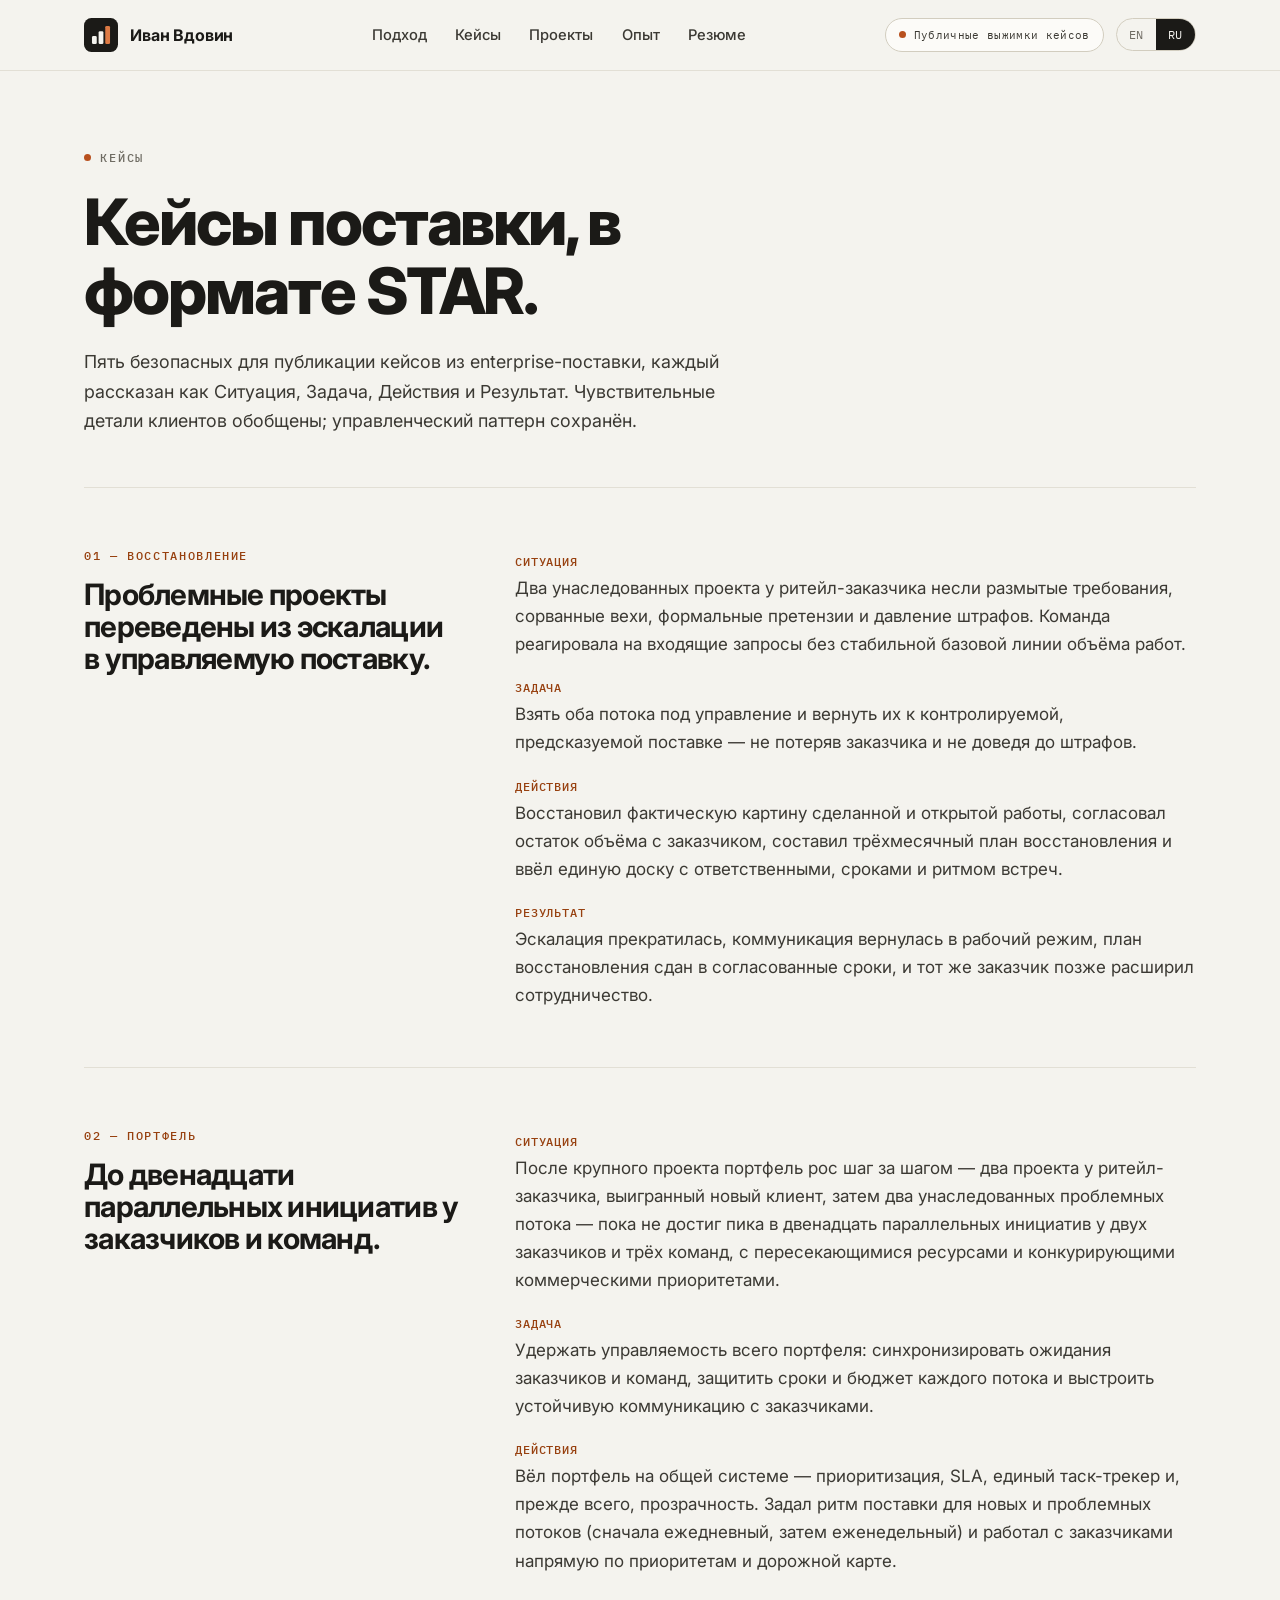
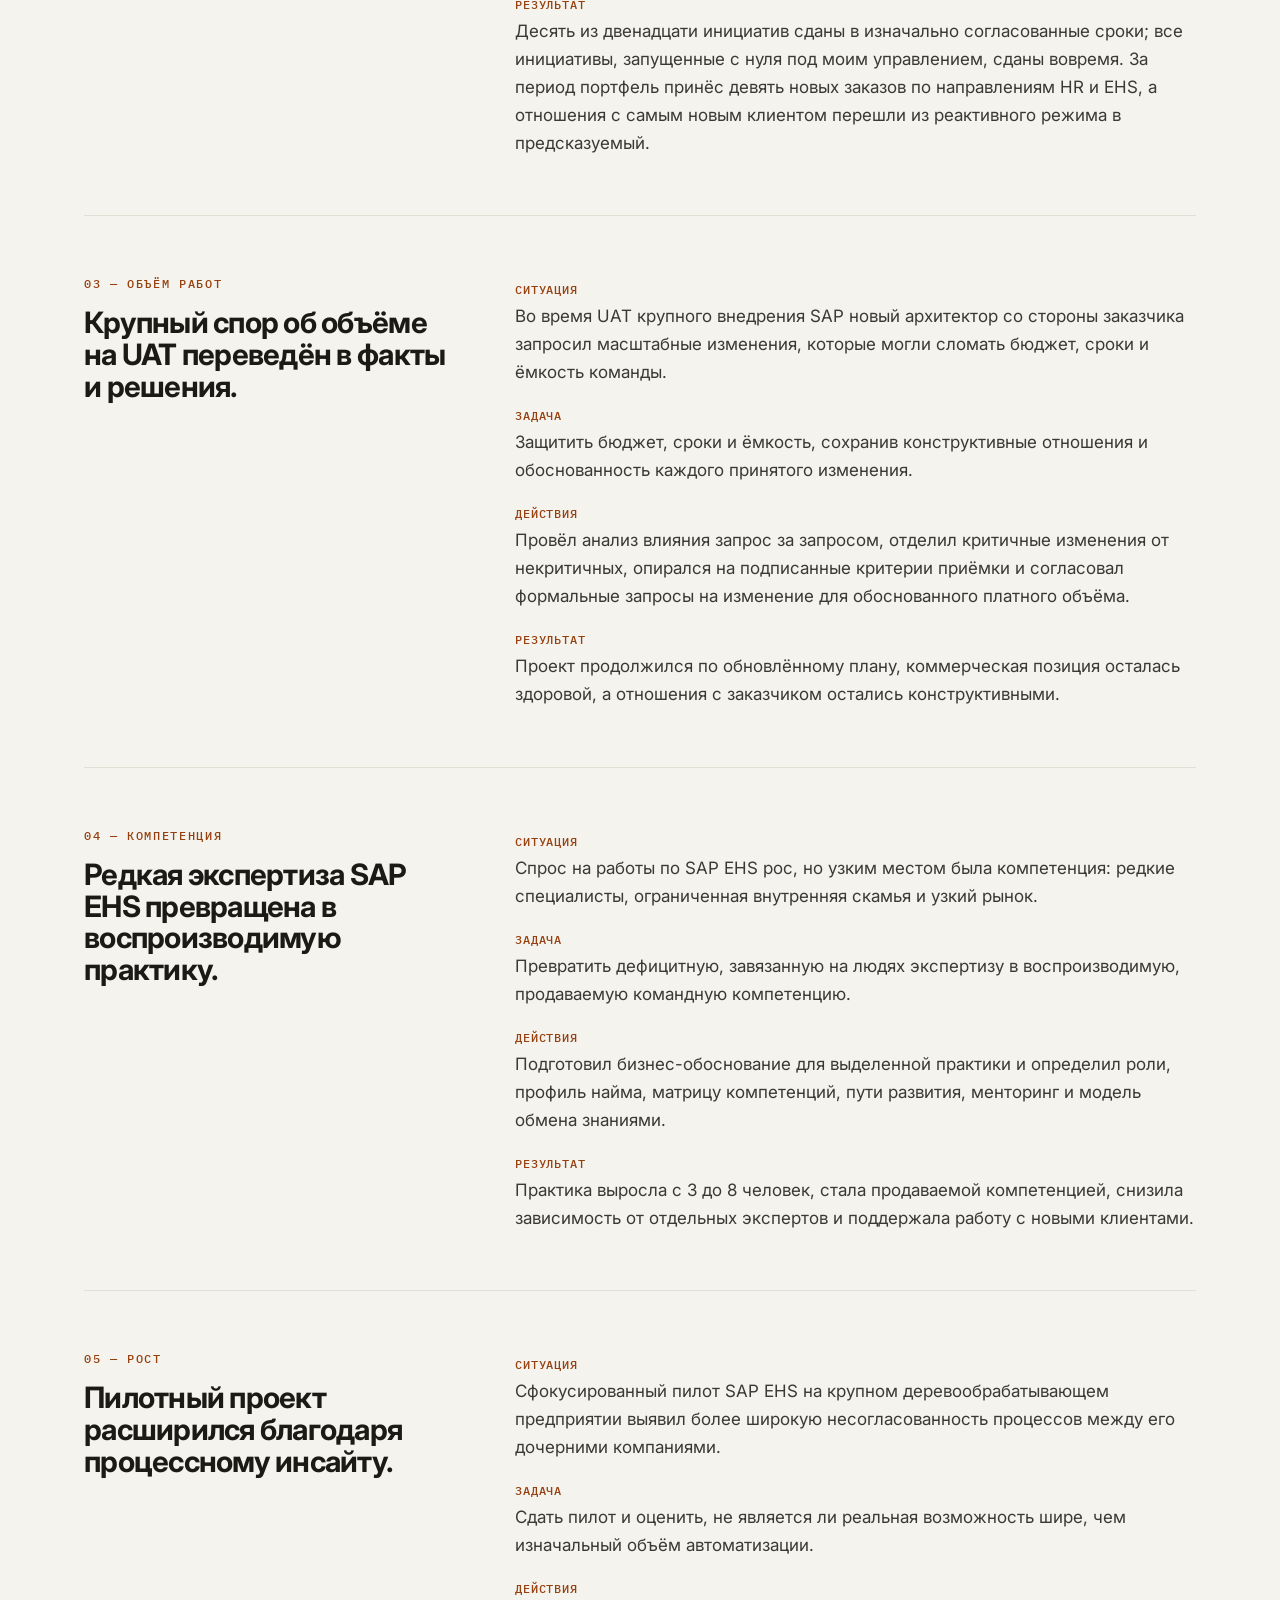
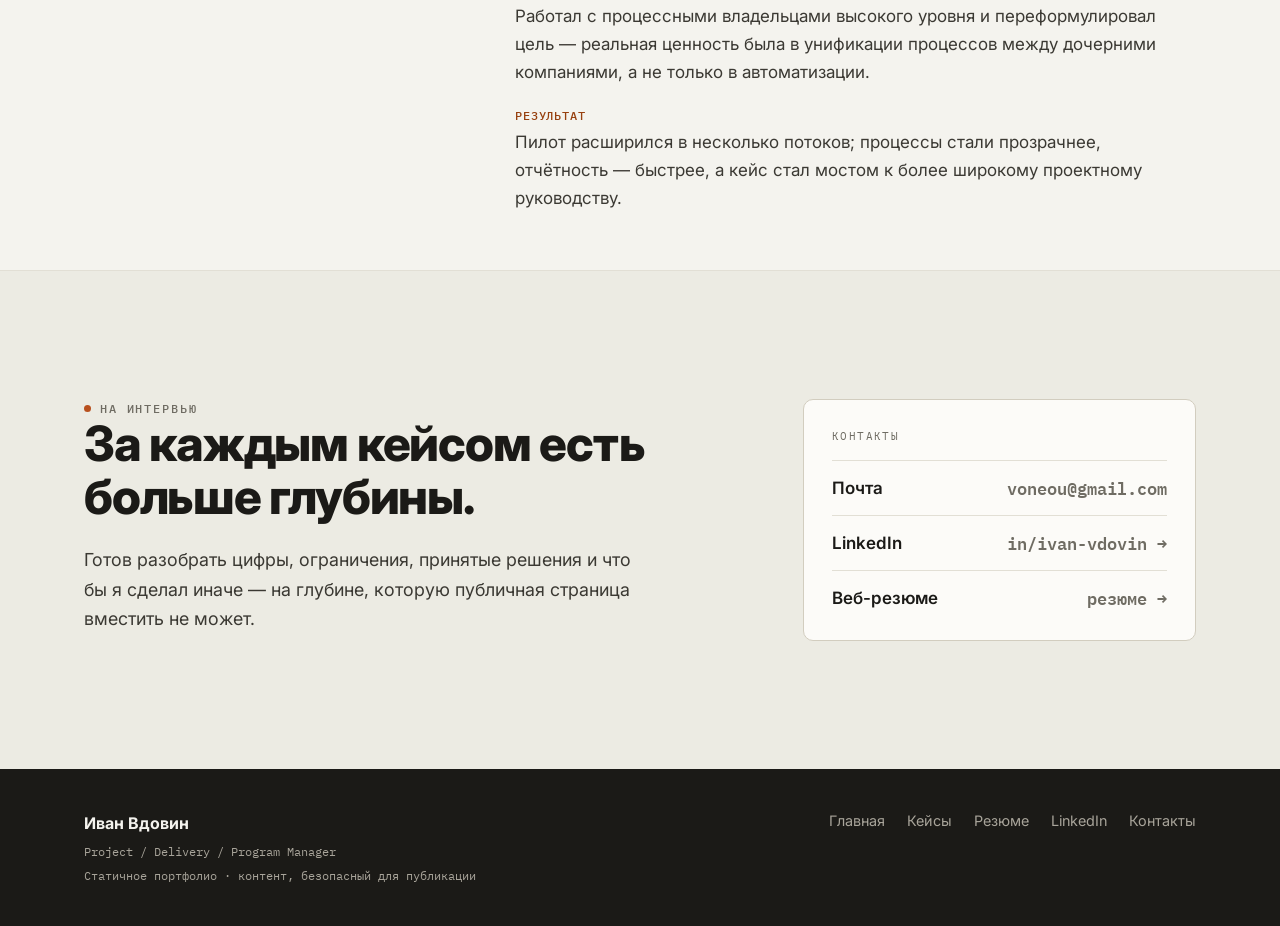
==== case-studies-ru.html @ 751e598e "Initial commit: bilingual recruiter-facing portfolio site Static HTML/CSS/JS portfolio (EN + RU). Ca" ====
<!doctype html>
<html lang="ru">
  <head>
    <meta charset="utf-8">
    <meta name="viewport" content="width=device-width, initial-scale=1">
    <title>Кейсы — Иван Вдовин</title>
    <meta name="description" content="Безопасные для публикации кейсы из работы Ивана Вдовина в enterprise IT, каждый в формате Situation, Task, Action, Result.">
    <meta name="theme-color" content="#f4f3ee">
    <meta property="og:title" content="Кейсы — Иван Вдовин">
    <meta property="og:description" content="Кейсы поставки в формате STAR: ситуация, задача, действия и результат.">
    <meta property="og:type" content="website">
    <link rel="alternate" hreflang="en" href="case-studies.html">
    <link rel="alternate" hreflang="ru" href="case-studies-ru.html">
    <link rel="alternate" hreflang="x-default" href="case-studies.html">
    <link rel="icon" href="data:image/svg+xml,%3Csvg%20xmlns='http://www.w3.org/2000/svg'%20viewBox='0%200%2064%2064'%3E%3Crect%20width='64'%20height='64'%20rx='14'%20fill='%231b1a17'/%3E%3Crect%20x='15'%20y='34'%20width='9'%20height='15'%20rx='2.5'%20fill='%23f4f3ee'/%3E%3Crect%20x='27.5'%20y='25'%20width='9'%20height='24'%20rx='2.5'%20fill='%23f4f3ee'/%3E%3Crect%20x='40'%20y='15'%20width='9'%20height='34'%20rx='2.5'%20fill='%23dd7a44'/%3E%3C/svg%3E">
    <link rel="preconnect" href="https://fonts.googleapis.com">
    <link rel="preconnect" href="https://fonts.gstatic.com" crossorigin>
    <link href="https://fonts.googleapis.com/css2?family=IBM+Plex+Mono:wght@400;500;600&family=Inter:wght@400;500;600;700;800&display=swap" rel="stylesheet">
    <link rel="stylesheet" href="styles.css">
    <script>document.documentElement.classList.add("js")</script>
  </head>
  <body>
    <a class="skip-link" href="#main">Перейти к содержимому</a>

    <nav class="nav" aria-label="Основная навигация">
      <div class="wrap nav-inner">
        <a class="brand" href="index-ru.html" aria-label="Иван Вдовин — главная">
          <svg class="brand-mark" viewBox="0 0 64 64" xmlns="http://www.w3.org/2000/svg" aria-hidden="true">
            <rect width="64" height="64" rx="14" fill="#1b1a17"></rect>
            <rect x="15" y="34" width="9" height="15" rx="2.5" fill="#f4f3ee"></rect>
            <rect x="27.5" y="25" width="9" height="24" rx="2.5" fill="#f4f3ee"></rect>
            <rect x="40" y="15" width="9" height="34" rx="2.5" fill="#dd7a44"></rect>
          </svg>
          <strong>Иван Вдовин</strong>
        </a>
        <div class="nav-links">
          <a href="index-ru.html#approach">Подход</a>
          <a href="case-studies-ru.html">Кейсы</a>
          <a href="index-ru.html#projects">Проекты</a>
          <a href="index-ru.html#experience">Опыт</a>
          <a href="resume-ru.html">Резюме</a>
        </div>
        <div class="nav-right">
          <span class="nav-status"><span class="dot"></span>Публичные выжимки кейсов</span>
          <div class="lang-switch" role="group" aria-label="Язык">
            <a href="case-studies.html">EN</a>
            <a href="case-studies-ru.html" aria-current="page">RU</a>
          </div>
        </div>
      </div>
    </nav>

    <main id="main">
      <header class="page-hero">
        <div class="wrap">
          <div class="reveal">
            <p class="eyebrow">Кейсы</p>
            <h1>Кейсы поставки, в формате STAR.</h1>
            <p class="page-lead">Пять безопасных для публикации кейсов из enterprise-поставки, каждый рассказан как Ситуация, Задача, Действия и Результат. Чувствительные детали клиентов обобщены; управленческий паттерн сохранён.</p>
          </div>
        </div>
      </header>

      <div class="wrap">
        <section class="study reveal">
          <div class="study-aside">
            <p class="section-index">01 &mdash; Восстановление</p>
            <h2>Проблемные проекты переведены из эскалации в управляемую поставку.</h2>
          </div>
          <div class="study-body">
            <p><span class="study-lead">Ситуация</span><br>Два унаследованных проекта у ритейл-заказчика несли размытые требования, сорванные вехи, формальные претензии и давление штрафов. Команда реагировала на входящие запросы без стабильной базовой линии объёма работ.</p>
            <p><span class="study-lead">Задача</span><br>Взять оба потока под управление и вернуть их к контролируемой, предсказуемой поставке &mdash; не потеряв заказчика и не доведя до штрафов.</p>
            <p><span class="study-lead">Действия</span><br>Восстановил фактическую картину сделанной и открытой работы, согласовал остаток объёма с заказчиком, составил трёхмесячный план восстановления и ввёл единую доску с ответственными, сроками и ритмом встреч.</p>
            <p><span class="study-lead">Результат</span><br>Эскалация прекратилась, коммуникация вернулась в рабочий режим, план восстановления сдан в согласованные сроки, и тот же заказчик позже расширил сотрудничество.</p>
          </div>
        </section>

        <section class="study reveal">
          <div class="study-aside">
            <p class="section-index">02 &mdash; Портфель</p>
            <h2>До двенадцати параллельных инициатив у заказчиков и команд.</h2>
          </div>
          <div class="study-body">
            <p><span class="study-lead">Ситуация</span><br>После крупного проекта портфель рос шаг за шагом &mdash; два проекта у ритейл-заказчика, выигранный новый клиент, затем два унаследованных проблемных потока &mdash; пока не достиг пика в двенадцать параллельных инициатив у двух заказчиков и трёх команд, с пересекающимися ресурсами и конкурирующими коммерческими приоритетами.</p>
            <p><span class="study-lead">Задача</span><br>Удержать управляемость всего портфеля: синхронизировать ожидания заказчиков и команд, защитить сроки и бюджет каждого потока и выстроить устойчивую коммуникацию с заказчиками.</p>
            <p><span class="study-lead">Действия</span><br>Вёл портфель на общей системе &mdash; приоритизация, SLA, единый таск-трекер и, прежде всего, прозрачность. Задал ритм поставки для новых и проблемных потоков (сначала ежедневный, затем еженедельный) и работал с заказчиками напрямую по приоритетам и дорожной карте.</p>
            <p><span class="study-lead">Результат</span><br>Десять из двенадцати инициатив сданы в изначально согласованные сроки; все инициативы, запущенные с нуля под моим управлением, сданы вовремя. За период портфель принёс девять новых заказов по направлениям HR и EHS, а отношения с самым новым клиентом перешли из реактивного режима в предсказуемый.</p>
          </div>
        </section>

        <section class="study reveal">
          <div class="study-aside">
            <p class="section-index">03 &mdash; Объём работ</p>
            <h2>Крупный спор об объёме на UAT переведён в факты и решения.</h2>
          </div>
          <div class="study-body">
            <p><span class="study-lead">Ситуация</span><br>Во время UAT крупного внедрения SAP новый архитектор со стороны заказчика запросил масштабные изменения, которые могли сломать бюджет, сроки и ёмкость команды.</p>
            <p><span class="study-lead">Задача</span><br>Защитить бюджет, сроки и ёмкость, сохранив конструктивные отношения и обоснованность каждого принятого изменения.</p>
            <p><span class="study-lead">Действия</span><br>Провёл анализ влияния запрос за запросом, отделил критичные изменения от некритичных, опирался на подписанные критерии приёмки и согласовал формальные запросы на изменение для обоснованного платного объёма.</p>
            <p><span class="study-lead">Результат</span><br>Проект продолжился по обновлённому плану, коммерческая позиция осталась здоровой, а отношения с заказчиком остались конструктивными.</p>
          </div>
        </section>

        <section class="study reveal">
          <div class="study-aside">
            <p class="section-index">04 &mdash; Компетенция</p>
            <h2>Редкая экспертиза SAP EHS превращена в воспроизводимую практику.</h2>
          </div>
          <div class="study-body">
            <p><span class="study-lead">Ситуация</span><br>Спрос на работы по SAP EHS рос, но узким местом была компетенция: редкие специалисты, ограниченная внутренняя скамья и узкий рынок.</p>
            <p><span class="study-lead">Задача</span><br>Превратить дефицитную, завязанную на людях экспертизу в воспроизводимую, продаваемую командную компетенцию.</p>
            <p><span class="study-lead">Действия</span><br>Подготовил бизнес-обоснование для выделенной практики и определил роли, профиль найма, матрицу компетенций, пути развития, менторинг и модель обмена знаниями.</p>
            <p><span class="study-lead">Результат</span><br>Практика выросла с 3 до 8 человек, стала продаваемой компетенцией, снизила зависимость от отдельных экспертов и поддержала работу с новыми клиентами.</p>
          </div>
        </section>

        <section class="study reveal">
          <div class="study-aside">
            <p class="section-index">05 &mdash; Рост</p>
            <h2>Пилотный проект расширился благодаря процессному инсайту.</h2>
          </div>
          <div class="study-body">
            <p><span class="study-lead">Ситуация</span><br>Сфокусированный пилот SAP EHS на крупном деревообрабатывающем предприятии выявил более широкую несогласованность процессов между его дочерними компаниями.</p>
            <p><span class="study-lead">Задача</span><br>Сдать пилот и оценить, не является ли реальная возможность шире, чем изначальный объём автоматизации.</p>
            <p><span class="study-lead">Действия</span><br>Работал с процессными владельцами высокого уровня и переформулировал цель &mdash; реальная ценность была в унификации процессов между дочерними компаниями, а не только в автоматизации.</p>
            <p><span class="study-lead">Результат</span><br>Пилот расширился в несколько потоков; процессы стали прозрачнее, отчётность &mdash; быстрее, а кейс стал мостом к более широкому проектному руководству.</p>
          </div>
        </section>
      </div>

      <section class="section section--soft">
        <div class="wrap">
          <div class="closing">
            <div class="closing-main reveal">
              <p class="eyebrow">На интервью</p>
              <h2>За каждым кейсом есть больше глубины.</h2>
              <p class="closing-lead">Готов разобрать цифры, ограничения, принятые решения и что бы я сделал иначе &mdash; на глубине, которую публичная страница вместить не может.</p>
            </div>
            <aside class="contact-card reveal" style="--rd: 0.08s">
              <div class="meta-label">Контакты</div>
              <a class="contact-link" href="mailto:voneou@gmail.com">
                <span>Почта</span>
                <span>voneou@gmail.com</span>
              </a>
              <a class="contact-link" href="https://www.linkedin.com/in/ivan-vdovin-a34812b1">
                <span>LinkedIn</span>
                <span>in/ivan-vdovin &rarr;</span>
              </a>
              <a class="contact-link" href="resume-ru.html">
                <span>Веб-резюме</span>
                <span>резюме &rarr;</span>
              </a>
            </aside>
          </div>
        </div>
      </section>
    </main>

    <footer class="footer">
      <div class="wrap footer-inner">
        <div class="footer-brand">
          <strong>Иван Вдовин</strong>
          <p>Project / Delivery / Program Manager</p>
          <p>Статичное портфолио &middot; контент, безопасный для публикации</p>
        </div>
        <nav class="footer-links" aria-label="Подвал">
          <a href="index-ru.html">Главная</a>
          <a href="case-studies-ru.html">Кейсы</a>
          <a href="resume-ru.html">Резюме</a>
          <a href="https://www.linkedin.com/in/ivan-vdovin-a34812b1">LinkedIn</a>
          <a href="mailto:voneou@gmail.com">Контакты</a>
        </nav>
      </div>
    </footer>

    <script src="main.js" defer></script>
  </body>
</html>
---- styles.css ----
/* Ivan Vdovin - portfolio. Editorial light theme, sans + mono. */

/* ---------- Tokens ---------- */
:root {
  --paper: #f4f3ee;
  --paper-2: #ecebe3;
  --card: #fcfbf8;
  --ink: #1b1a17;
  --ink-2: #3b3933;
  --muted: #6f6c63;
  --line: #e2dfd5;
  --line-2: #d2cdbf;
  --accent: #b8501e;
  --accent-strong: #97400f;
  --accent-bright: #dd7a44;
  --dark: #1b1a17;
  --dark-2: #26241f;
  --on-dark: #f4f3ee;
  --on-dark-muted: #a8a49a;
  --on-dark-line: rgba(244, 243, 238, 0.14);

  --maxw: 1240px;
  --pad: clamp(20px, 5vw, 80px);
  --sans: "Inter", ui-sans-serif, system-ui, -apple-system, "Segoe UI", sans-serif;
  --mono: "IBM Plex Mono", ui-monospace, "SF Mono", Menlo, Consolas, monospace;
  --ease: cubic-bezier(0.22, 0.61, 0.25, 1);
}

/* ---------- Reset & base ---------- */
* {
  box-sizing: border-box;
}

html {
  scroll-behavior: smooth;
}

body {
  margin: 0;
  min-width: 320px;
  background: var(--paper);
  color: var(--ink);
  font-family: var(--sans);
  font-size: 17px;
  line-height: 1.65;
  -webkit-font-smoothing: antialiased;
  text-rendering: optimizeLegibility;
}

[id] {
  scroll-margin-top: 96px;
}

img {
  max-width: 100%;
  display: block;
}

a {
  color: inherit;
}

p {
  margin: 0;
}

h1, h2, h3 {
  margin: 0;
  font-weight: 800;
  letter-spacing: -0.025em;
  line-height: 1.08;
}

::selection {
  background: var(--accent);
  color: var(--paper);
}

:focus-visible {
  outline: 2px solid var(--accent);
  outline-offset: 3px;
  border-radius: 2px;
}

.skip-link {
  position: absolute;
  left: 16px;
  top: -60px;
  z-index: 100;
  padding: 10px 16px;
  border-radius: 6px;
  background: var(--ink);
  color: var(--on-dark);
  font-size: 0.9rem;
  text-decoration: none;
  transition: top 0.2s var(--ease);
}

.skip-link:focus {
  top: 16px;
}

/* ---------- Layout primitives ---------- */
.wrap {
  max-width: var(--maxw);
  margin: 0 auto;
  padding-inline: var(--pad);
}

.section {
  padding-block: clamp(70px, 10vw, 142px);
  border-top: 1px solid var(--line);
}

.section--soft {
  background: var(--paper-2);
}

.section--dark {
  background: var(--dark);
  color: var(--on-dark);
  border-top: 0;
}

.measure {
  max-width: 60ch;
}

.eyebrow {
  display: flex;
  align-items: center;
  gap: 9px;
  margin: 0;
  font-family: var(--mono);
  font-size: 0.73rem;
  font-weight: 500;
  letter-spacing: 0.16em;
  text-transform: uppercase;
  color: var(--muted);
}

.eyebrow::before {
  content: "";
  width: 7px;
  height: 7px;
  border-radius: 50%;
  background: var(--accent);
  flex: none;
}

.section--dark .eyebrow {
  color: var(--on-dark-muted);
}

/* ---------- Section heads ---------- */
.section-head {
  display: grid;
  grid-template-columns: minmax(0, 1fr) minmax(0, 1fr);
  gap: clamp(20px, 4vw, 60px);
  align-items: end;
  margin-bottom: clamp(34px, 5vw, 60px);
}

.section-index {
  grid-column: 1 / -1;
  margin-bottom: 4px;
  font-family: var(--mono);
  font-size: 0.73rem;
  font-weight: 500;
  letter-spacing: 0.14em;
  text-transform: uppercase;
  color: var(--accent-strong);
}

.section--dark .section-index {
  color: var(--accent-bright);
}

.section-head h2 {
  font-size: clamp(1.95rem, 3.6vw, 3.25rem);
}

.section-intro {
  color: var(--muted);
  font-size: 1.02rem;
}

.section--dark .section-intro {
  color: var(--on-dark-muted);
}

/* ---------- Navigation ---------- */
.nav {
  position: sticky;
  top: 0;
  z-index: 40;
  background: color-mix(in srgb, var(--paper) 88%, transparent);
  backdrop-filter: blur(14px);
  -webkit-backdrop-filter: blur(14px);
  border-bottom: 1px solid var(--line);
}

.nav-inner {
  display: flex;
  align-items: center;
  justify-content: space-between;
  gap: 24px;
  min-height: 70px;
  padding-block: 12px;
}

.brand {
  display: flex;
  align-items: center;
  gap: 12px;
  text-decoration: none;
}

.brand-mark {
  width: 34px;
  height: 34px;
  flex: none;
}

.brand strong {
  font-size: 1rem;
  font-weight: 700;
  letter-spacing: -0.01em;
}

.nav-links {
  display: flex;
  align-items: center;
  gap: clamp(14px, 2.2vw, 30px);
}

.nav-links a {
  font-size: 0.92rem;
  font-weight: 500;
  white-space: nowrap;
  text-decoration: none;
  color: var(--ink-2);
  transition: color 0.18s var(--ease);
}

.nav-links a:hover {
  color: var(--accent-strong);
}

.nav-status {
  display: inline-flex;
  align-items: center;
  gap: 8px;
  padding: 7px 13px;
  border: 1px solid var(--line-2);
  border-radius: 999px;
  background: var(--card);
  font-family: var(--mono);
  font-size: 0.7rem;
  letter-spacing: 0.03em;
  color: var(--ink-2);
  white-space: nowrap;
}

.dot {
  width: 7px;
  height: 7px;
  border-radius: 50%;
  background: var(--accent);
  flex: none;
}

@media (prefers-reduced-motion: no-preference) {
  .dot {
    animation: pulse 2.6s var(--ease) infinite;
  }
}

@keyframes pulse {
  0%, 100% { box-shadow: 0 0 0 0 color-mix(in srgb, var(--accent) 55%, transparent); }
  60% { box-shadow: 0 0 0 6px transparent; }
}

.nav-right {
  display: flex;
  align-items: center;
  gap: 12px;
}

.lang-switch {
  display: inline-flex;
  flex: none;
  border: 1px solid var(--line-2);
  border-radius: 999px;
  overflow: hidden;
}

.lang-switch a {
  padding: 6px 12px;
  font-family: var(--mono);
  font-size: 0.72rem;
  letter-spacing: 0.05em;
  text-decoration: none;
  color: var(--muted);
  transition: background 0.18s var(--ease), color 0.18s var(--ease);
}

.lang-switch a:hover {
  color: var(--ink);
}

.lang-switch a[aria-current="page"] {
  background: var(--ink);
  color: var(--paper);
}

/* ---------- Buttons ---------- */
.btns {
  display: flex;
  flex-wrap: wrap;
  gap: 12px;
}

.btn {
  display: inline-flex;
  align-items: center;
  gap: 9px;
  min-height: 50px;
  padding: 0 22px;
  border: 1px solid var(--ink);
  border-radius: 7px;
  font-family: var(--sans);
  font-size: 0.95rem;
  font-weight: 600;
  text-decoration: none;
  cursor: pointer;
  transition: transform 0.18s var(--ease), background 0.18s var(--ease), color 0.18s var(--ease);
}

.btn:hover {
  transform: translateY(-2px);
}

.btn--primary {
  background: var(--ink);
  color: var(--paper);
}

.btn--primary:hover {
  background: var(--accent-strong);
  border-color: var(--accent-strong);
}

.btn--secondary {
  background: transparent;
  color: var(--ink);
}

.btn--secondary:hover {
  background: var(--ink);
  color: var(--paper);
}

.btn--ghost {
  border-color: var(--line-2);
  background: transparent;
  color: var(--ink-2);
}

.btn--ghost:hover {
  border-color: var(--ink);
  color: var(--ink);
}

.btn .arrow {
  transition: transform 0.18s var(--ease);
}

.btn:hover .arrow {
  transform: translateX(3px);
}

.section--dark .btn--primary {
  background: var(--paper);
  color: var(--ink);
  border-color: var(--paper);
}

.section--dark .btn--secondary {
  color: var(--on-dark);
  border-color: var(--on-dark-line);
}

.section--dark .btn--secondary:hover {
  background: var(--paper);
  color: var(--ink);
  border-color: var(--paper);
}

/* ---------- Text link ---------- */
.tlink {
  display: inline-flex;
  align-items: center;
  gap: 7px;
  font-weight: 600;
  text-decoration: none;
  color: var(--accent-strong);
  border-bottom: 1.5px solid color-mix(in srgb, var(--accent) 35%, transparent);
  padding-bottom: 2px;
  transition: border-color 0.18s var(--ease);
}

.tlink:hover {
  border-color: var(--accent);
}

.tlink .arrow {
  transition: transform 0.18s var(--ease);
}

.tlink:hover .arrow {
  transform: translateX(3px);
}

/* ---------- Hero ---------- */
.hero {
  padding-block: clamp(48px, 7vw, 96px) clamp(40px, 6vw, 76px);
}

.hero-top {
  display: grid;
  grid-template-columns: minmax(0, 1.62fr) minmax(210px, 0.8fr);
  gap: clamp(30px, 5vw, 76px);
  align-items: start;
}

.hero h1 {
  margin-top: 22px;
  font-size: clamp(2.9rem, 6.6vw, 5.7rem);
  letter-spacing: -0.038em;
  line-height: 0.98;
}

.hero-lead {
  max-width: 30ch;
  margin-top: 26px;
  font-size: clamp(1.16rem, 1.7vw, 1.5rem);
  font-weight: 400;
  line-height: 1.5;
  color: var(--ink-2);
}

.tags {
  display: flex;
  flex-wrap: wrap;
  gap: 8px;
  margin-top: 26px;
}

.tag {
  font-family: var(--mono);
  font-size: 0.73rem;
  letter-spacing: 0.02em;
  padding: 6px 11px;
  border: 1px solid var(--line-2);
  border-radius: 999px;
  background: var(--card);
  color: var(--ink-2);
}

.hero .btns {
  margin-top: 30px;
}

.hero-meta {
  display: grid;
  gap: 1px;
  background: var(--line);
  border: 1px solid var(--line);
  border-radius: 8px;
  overflow: hidden;
}

.meta {
  padding: 16px 18px;
  background: var(--card);
}

.meta-label {
  font-family: var(--mono);
  font-size: 0.68rem;
  letter-spacing: 0.13em;
  text-transform: uppercase;
  color: var(--muted);
}

.meta-value {
  margin-top: 5px;
  font-size: 0.95rem;
  font-weight: 500;
  color: var(--ink);
}

/* ---------- Proof strip ---------- */
.proof {
  display: grid;
  grid-template-columns: repeat(4, 1fr);
  margin-top: clamp(40px, 6vw, 74px);
  border-top: 1px solid var(--line-2);
}

.proof-item {
  padding: 26px 26px 4px 0;
}

.proof-item + .proof-item {
  padding-left: 26px;
  border-left: 1px solid var(--line);
}

.proof-num {
  font-family: var(--mono);
  font-size: clamp(2rem, 3vw, 2.9rem);
  font-weight: 600;
  letter-spacing: -0.02em;
  line-height: 1;
  color: var(--ink);
}

.proof-num b {
  color: var(--accent);
  font-weight: 600;
}

.proof-label {
  margin-top: 12px;
  font-size: 0.92rem;
  color: var(--muted);
}

/* ---------- Approach (dark band) ---------- */
.approach-grid {
  display: grid;
  grid-template-columns: repeat(4, 1fr);
  gap: 14px;
}

.approach-card {
  display: flex;
  flex-direction: column;
  gap: 9px;
  padding: 22px;
  border: 1px solid var(--on-dark-line);
  border-radius: 8px;
  background: var(--dark-2);
}

.ac-label {
  font-family: var(--mono);
  font-size: 0.69rem;
  font-weight: 500;
  letter-spacing: 0.12em;
  text-transform: uppercase;
  color: var(--accent-bright);
}

.ac-title {
  font-size: 1.04rem;
  font-weight: 700;
  letter-spacing: -0.01em;
  line-height: 1.3;
  color: var(--on-dark);
}

.ac-text {
  font-size: 0.9rem;
  color: var(--on-dark-muted);
  line-height: 1.55;
}

.loop {
  display: grid;
  grid-template-columns: repeat(5, 1fr);
  margin-top: 16px;
  border-top: 1px solid var(--accent-bright);
}

.loop-step {
  padding: 20px 18px 22px 0;
}

.loop-step + .loop-step {
  padding-left: 20px;
  border-left: 1px solid var(--on-dark-line);
}

.ls-num {
  font-family: var(--mono);
  font-size: 0.72rem;
  letter-spacing: 0.1em;
  color: var(--on-dark-muted);
}

.ls-name {
  margin-top: 8px;
  font-size: 1.1rem;
  font-weight: 700;
  letter-spacing: -0.01em;
  color: var(--on-dark);
}

.ls-q {
  margin-top: 5px;
  font-size: 0.86rem;
  color: var(--on-dark-muted);
}

.loop-note {
  margin-top: 18px;
  font-family: var(--mono);
  font-size: 0.78rem;
  letter-spacing: 0.02em;
  color: var(--on-dark-muted);
}

/* ---------- Split layout ---------- */
.split {
  display: grid;
  grid-template-columns: minmax(0, 0.85fr) minmax(0, 1.15fr);
  gap: clamp(26px, 4vw, 64px);
  align-items: start;
}

.split-lead {
  font-size: 1.12rem;
  line-height: 1.6;
  color: var(--ink-2);
}

/* ---------- Spec list ---------- */
.spec {
  border-top: 1px solid var(--line-2);
}

.spec-row {
  display: grid;
  grid-template-columns: 150px minmax(0, 1fr);
  gap: 22px;
  padding: 17px 0;
  border-bottom: 1px solid var(--line);
}

.spec-k {
  font-family: var(--mono);
  font-size: 0.74rem;
  font-weight: 500;
  letter-spacing: 0.08em;
  text-transform: uppercase;
  color: var(--accent-strong);
  padding-top: 2px;
}

.spec-v {
  color: var(--ink-2);
}

/* ---------- Case list ---------- */
.cases {
  border-top: 1px solid var(--line-2);
}

.case {
  display: grid;
  grid-template-columns: 78px minmax(0, 1fr) minmax(150px, 220px);
  gap: clamp(16px, 3vw, 40px);
  padding: clamp(24px, 3vw, 36px) 0;
  border-bottom: 1px solid var(--line);
  transition: background 0.2s var(--ease);
}

.case:hover {
  background: var(--card);
}

.case-no {
  font-family: var(--mono);
  font-size: 1.5rem;
  font-weight: 600;
  color: var(--accent);
  line-height: 1;
}

.case-kicker {
  margin-top: 9px;
  font-family: var(--mono);
  font-size: 0.7rem;
  letter-spacing: 0.1em;
  text-transform: uppercase;
  color: var(--muted);
}

.case-body h3 {
  font-size: clamp(1.2rem, 1.8vw, 1.5rem);
  font-weight: 700;
}

.case-body p {
  margin-top: 10px;
  color: var(--muted);
  font-size: 0.98rem;
}

.case-proof {
  align-self: start;
  padding-left: clamp(16px, 3vw, 40px);
  border-left: 1px solid var(--line);
}

.cp-num {
  font-family: var(--mono);
  font-size: 1.5rem;
  font-weight: 600;
  letter-spacing: -0.01em;
  color: var(--ink);
}

.cp-label {
  margin-top: 6px;
  font-size: 0.85rem;
  color: var(--muted);
}

.more-link {
  margin-top: clamp(26px, 4vw, 38px);
}

/* ---------- Cards ---------- */
.cards {
  display: grid;
  grid-template-columns: repeat(3, 1fr);
  gap: 16px;
}

.card {
  display: flex;
  flex-direction: column;
  padding: 26px;
  border: 1px solid var(--line);
  border-radius: 10px;
  background: var(--card);
}

.card-no {
  font-family: var(--mono);
  font-size: 0.72rem;
  letter-spacing: 0.1em;
  color: var(--accent-strong);
}

.card h3 {
  margin-top: 14px;
  font-size: 1.22rem;
  font-weight: 700;
}

.card p {
  margin-top: 10px;
  color: var(--muted);
  font-size: 0.96rem;
}

.tokens {
  display: flex;
  flex-wrap: wrap;
  gap: 7px;
  margin-top: auto;
  padding-top: 20px;
}

.token {
  font-family: var(--mono);
  font-size: 0.71rem;
  letter-spacing: 0.01em;
  padding: 5px 10px;
  border-radius: 999px;
  background: var(--paper-2);
  color: var(--ink-2);
}

/* ---------- Experience ---------- */
.exp {
  border-top: 1px solid var(--line-2);
}

.exp-row {
  display: grid;
  grid-template-columns: minmax(120px, 170px) minmax(0, 1fr) minmax(160px, 250px);
  gap: clamp(16px, 3vw, 40px);
  padding: clamp(22px, 3vw, 34px) 0;
  border-bottom: 1px solid var(--line);
}

.exp-year {
  font-family: var(--mono);
  font-size: 0.82rem;
  font-weight: 500;
  letter-spacing: 0.02em;
  color: var(--accent-strong);
  padding-top: 3px;
}

.exp-body h3 {
  font-size: 1.16rem;
  font-weight: 700;
}

.exp-body p {
  margin-top: 9px;
  color: var(--muted);
  font-size: 0.97rem;
}

.exp-note {
  font-family: var(--mono);
  font-size: 0.78rem;
  line-height: 1.6;
  color: var(--muted);
  padding-top: 3px;
}

/* ---------- Closing ---------- */
.closing {
  display: grid;
  grid-template-columns: minmax(0, 1.25fr) minmax(260px, 0.75fr);
  gap: clamp(28px, 5vw, 70px);
  align-items: start;
}

.closing h2 {
  font-size: clamp(1.95rem, 3.8vw, 3.5rem);
}

.closing-lead {
  margin-top: 22px;
  max-width: 52ch;
  font-size: 1.12rem;
  color: var(--ink-2);
}

.contact-card {
  padding: 28px;
  border: 1px solid var(--line-2);
  border-radius: 10px;
  background: var(--card);
}

.contact-card .meta-label {
  margin-bottom: 14px;
}

.contact-link {
  display: flex;
  align-items: center;
  justify-content: space-between;
  gap: 14px;
  padding: 13px 0;
  border-top: 1px solid var(--line);
  text-decoration: none;
  font-weight: 600;
  color: var(--ink);
  transition: color 0.18s var(--ease);
}

.contact-link:last-child {
  padding-bottom: 0;
}

.contact-link:hover {
  color: var(--accent-strong);
}

.contact-link span:last-child {
  font-family: var(--mono);
  color: var(--muted);
}

/* ---------- Footer ---------- */
.footer {
  background: var(--dark);
  color: var(--on-dark);
}

.footer-inner {
  display: flex;
  flex-wrap: wrap;
  justify-content: space-between;
  gap: 16px 40px;
  padding-block: 40px;
}

.footer-brand strong {
  font-size: 1rem;
}

.footer-brand p {
  margin-top: 5px;
  font-family: var(--mono);
  font-size: 0.74rem;
  color: var(--on-dark-muted);
}

.footer-links {
  display: flex;
  flex-wrap: wrap;
  gap: 8px 22px;
  align-content: start;
}

.footer-links a {
  font-size: 0.9rem;
  text-decoration: none;
  color: var(--on-dark-muted);
  transition: color 0.18s var(--ease);
}

.footer-links a:hover {
  color: var(--on-dark);
}

/* ---------- Inner page hero ---------- */
.page-hero {
  padding-block: clamp(46px, 6vw, 88px) clamp(34px, 4vw, 52px);
}

.page-hero h1 {
  margin-top: 20px;
  max-width: 16ch;
  font-size: clamp(2.3rem, 5vw, 4.4rem);
  letter-spacing: -0.032em;
}

.page-hero .page-lead {
  margin-top: 22px;
  max-width: 58ch;
  font-size: clamp(1.05rem, 1.4vw, 1.25rem);
  color: var(--ink-2);
}

/* ---------- Case studies page ---------- */
.study {
  display: grid;
  grid-template-columns: minmax(0, 0.78fr) minmax(0, 1.4fr);
  gap: clamp(24px, 4vw, 60px);
  padding: clamp(34px, 5vw, 58px) 0;
  border-top: 1px solid var(--line);
}

.study-aside .section-index {
  margin-bottom: 14px;
}

.study-aside h2 {
  font-size: clamp(1.4rem, 2.3vw, 2rem);
  font-weight: 700;
}

.study-body p {
  margin-bottom: 14px;
  color: var(--ink-2);
}

.study-body p:last-of-type {
  margin-bottom: 0;
}

.study-lead {
  font-family: var(--mono);
  font-size: 0.73rem;
  font-weight: 500;
  letter-spacing: 0.08em;
  text-transform: uppercase;
  color: var(--accent-strong);
}

/* ---------- Resume page ---------- */
.resume-block {
  padding-block: clamp(28px, 4vw, 44px);
  border-top: 1px solid var(--line);
}

.resume-block > .section-index {
  margin-bottom: 16px;
}

.resume-block h2 {
  font-size: clamp(1.5rem, 2.4vw, 2.1rem);
  font-weight: 700;
}

.resume-block > p {
  margin-top: 14px;
  max-width: 70ch;
  color: var(--ink-2);
}

.resume-job {
  padding-top: 24px;
}

.resume-job:first-of-type {
  padding-top: 22px;
}

.resume-job-head {
  display: flex;
  flex-wrap: wrap;
  align-items: baseline;
  justify-content: space-between;
  gap: 6px 18px;
}

.resume-job-head h3 {
  font-size: 1.18rem;
  font-weight: 700;
}

.resume-period {
  font-family: var(--mono);
  font-size: 0.78rem;
  letter-spacing: 0.02em;
  color: var(--accent-strong);
  white-space: nowrap;
}

.resume-list {
  margin: 14px 0 0;
  padding: 0;
  list-style: none;
}

.resume-list li {
  position: relative;
  padding-left: 22px;
  margin-top: 9px;
  color: var(--ink-2);
}

.resume-list li::before {
  content: "";
  position: absolute;
  left: 2px;
  top: 11px;
  width: 6px;
  height: 6px;
  border-radius: 50%;
  background: var(--accent);
}

.resume-list li strong {
  color: var(--ink);
}

/* ---------- Design notes page ---------- */
.note-list {
  display: grid;
  gap: 14px;
  border-top: 1px solid var(--line-2);
  padding-top: 26px;
}

.note {
  display: grid;
  grid-template-columns: 150px minmax(0, 1fr);
  gap: 24px;
  padding: 18px 0;
  border-bottom: 1px solid var(--line);
}

.note-k {
  font-family: var(--mono);
  font-size: 0.74rem;
  font-weight: 500;
  letter-spacing: 0.08em;
  text-transform: uppercase;
  color: var(--accent-strong);
}

.note-v {
  color: var(--ink-2);
}

.note-v strong {
  color: var(--ink);
}

/* ---------- Reveal animation ---------- */
html.js .reveal {
  opacity: 0;
  transform: translateY(20px);
}

html.js .reveal.in {
  opacity: 1;
  transform: none;
  transition: opacity 0.7s var(--ease), transform 0.7s var(--ease);
  transition-delay: var(--rd, 0s);
}

@media (prefers-reduced-motion: reduce) {
  html {
    scroll-behavior: auto;
  }
  html.js .reveal {
    opacity: 1;
    transform: none;
  }
}

/* ---------- Responsive ---------- */
@media (max-width: 1000px) {
  .hero-top {
    grid-template-columns: 1fr;
    gap: 34px;
  }
  .hero-lead {
    max-width: 46ch;
  }
  .hero-meta {
    grid-template-columns: 1fr 1fr;
  }
  .approach-grid {
    grid-template-columns: 1fr 1fr;
  }
  .split,
  .closing {
    grid-template-columns: 1fr;
  }
  .cards {
    grid-template-columns: 1fr;
  }
  .study {
    grid-template-columns: 1fr;
  }
}

@media (max-width: 900px) {
  .nav-status {
    display: none;
  }
}

@media (max-width: 720px) {
  body {
    font-size: 16px;
  }
  .nav {
    position: static;
  }
  .nav-inner {
    flex-wrap: wrap;
    gap: 14px;
    padding-block: 16px;
  }
  .nav-right {
    order: 2;
  }
  .nav-links {
    order: 3;
    flex-wrap: wrap;
    gap: 12px 18px;
    width: 100%;
  }
  .section-head {
    grid-template-columns: 1fr;
    align-items: start;
    gap: 14px;
  }
  .proof,
  .approach-grid {
    grid-template-columns: 1fr 1fr;
  }
  .loop {
    grid-template-columns: 1fr;
    border-top: 0;
  }
  .loop-step {
    padding: 16px 0;
    border-top: 1px solid var(--on-dark-line);
  }
  .loop-step + .loop-step {
    padding-left: 0;
    border-left: 0;
  }
  .case {
    grid-template-columns: 1fr;
    gap: 14px;
  }
  .case-proof {
    padding-left: 0;
    border-left: 0;
    border-top: 1px solid var(--line);
    padding-top: 14px;
  }
  .case-no {
    display: inline;
  }
  .case-kicker {
    display: inline;
    margin-left: 12px;
  }
  .exp-row {
    grid-template-columns: 1fr;
    gap: 10px;
  }
  .spec-row {
    grid-template-columns: 1fr;
    gap: 5px;
  }
  .note {
    grid-template-columns: 1fr;
    gap: 6px;
  }
  .btn {
    width: 100%;
    justify-content: center;
  }
}

@media (max-width: 460px) {
  .proof,
  .approach-grid,
  .hero-meta {
    grid-template-columns: 1fr;
  }
  .proof-item + .proof-item {
    padding-left: 0;
    border-left: 0;
    border-top: 1px solid var(--line);
  }
  .proof-item {
    padding-right: 0;
  }
}

/* ---------- Print (resume) ---------- */
@media print {
  .nav,
  .footer,
  .btns,
  .skip-link {
    display: none;
  }
  body {
    background: #fff;
    color: #000;
    font-size: 11pt;
  }
  .section,
  .resume-block {
    border: 0;
    padding-block: 14px;
  }
}
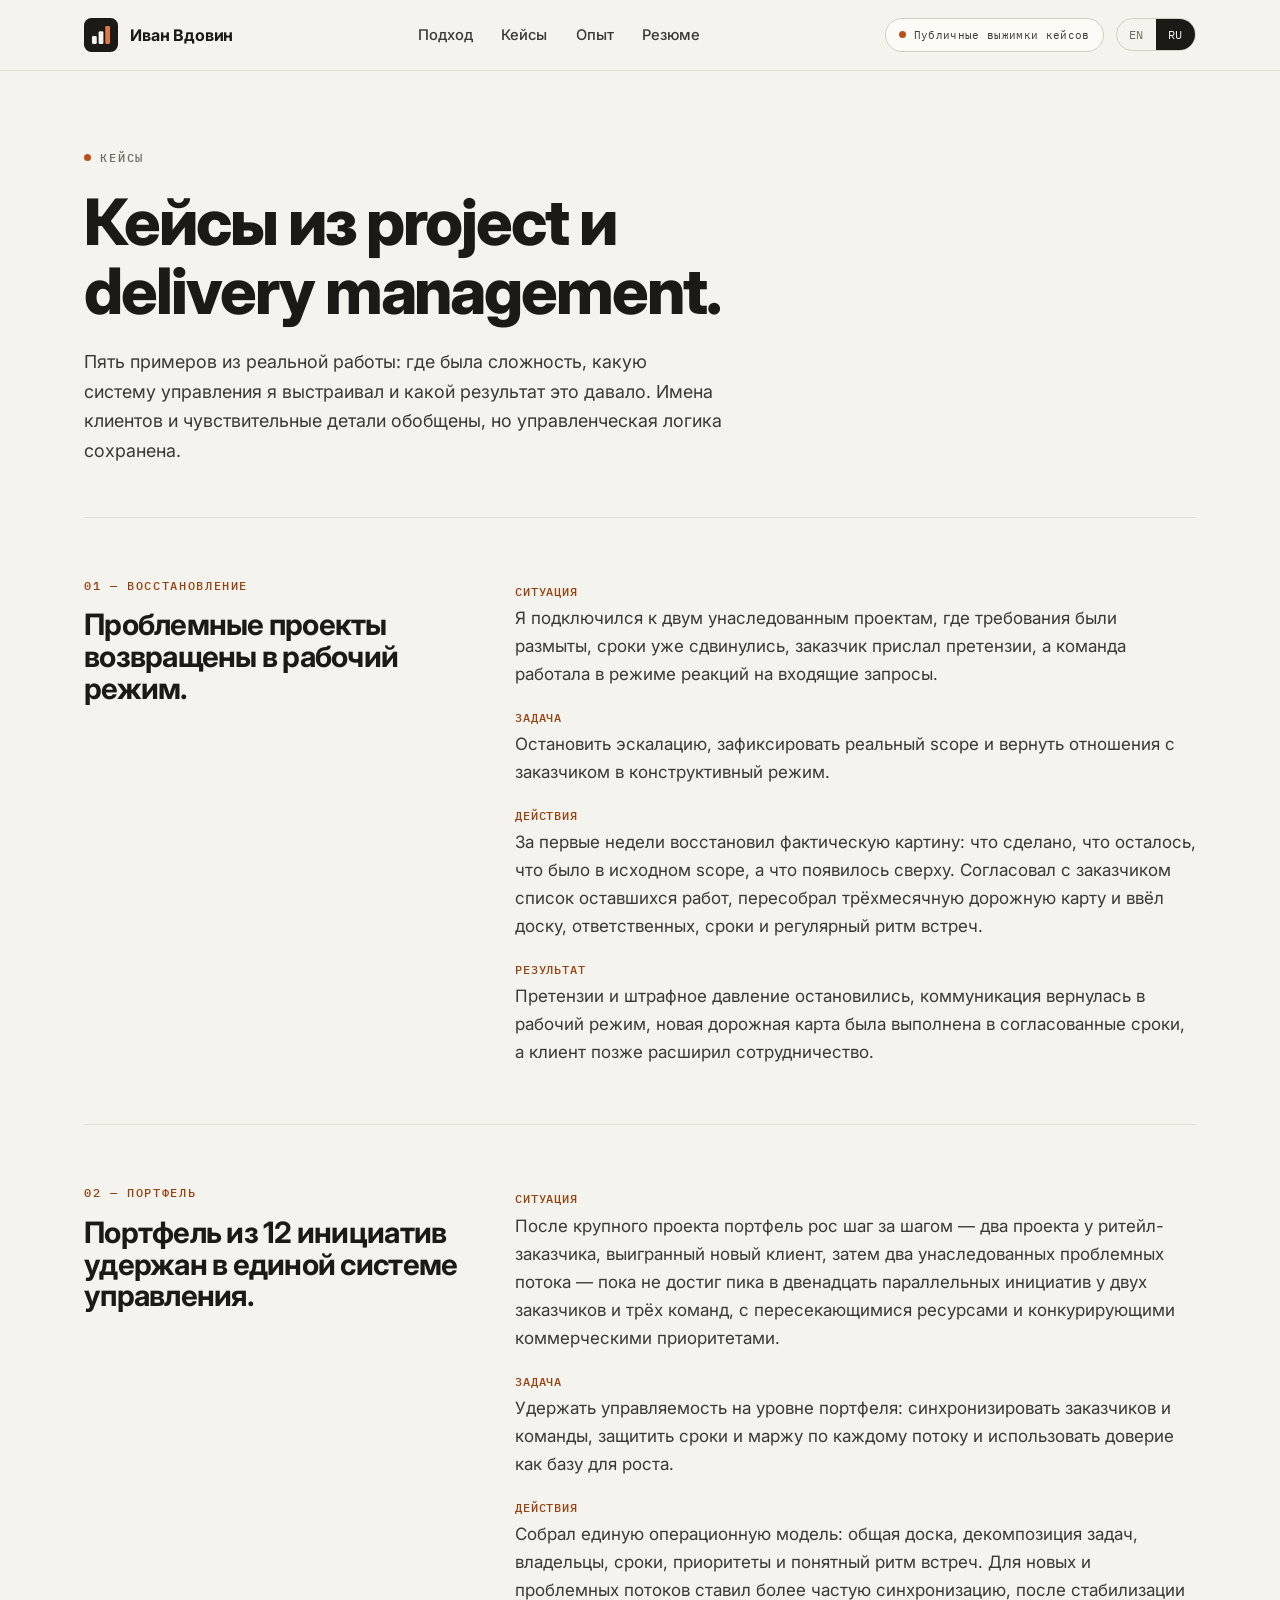
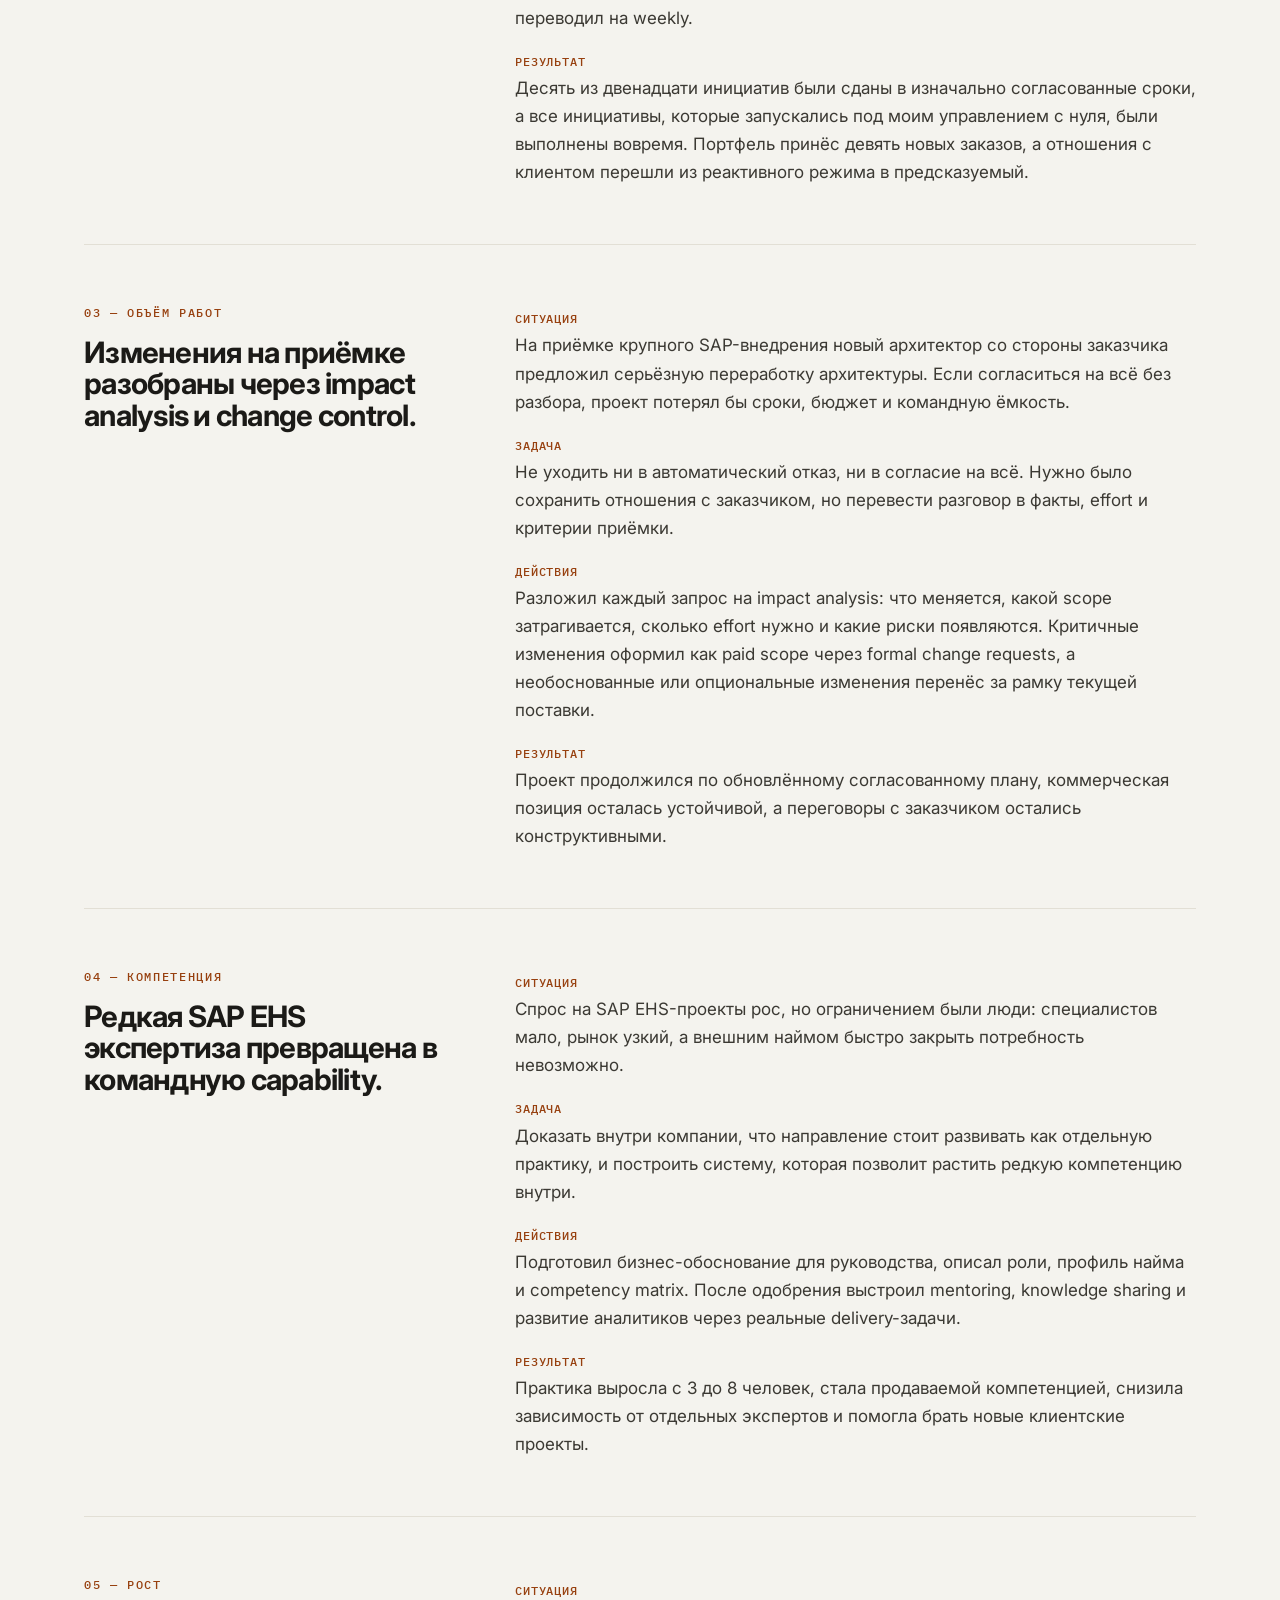
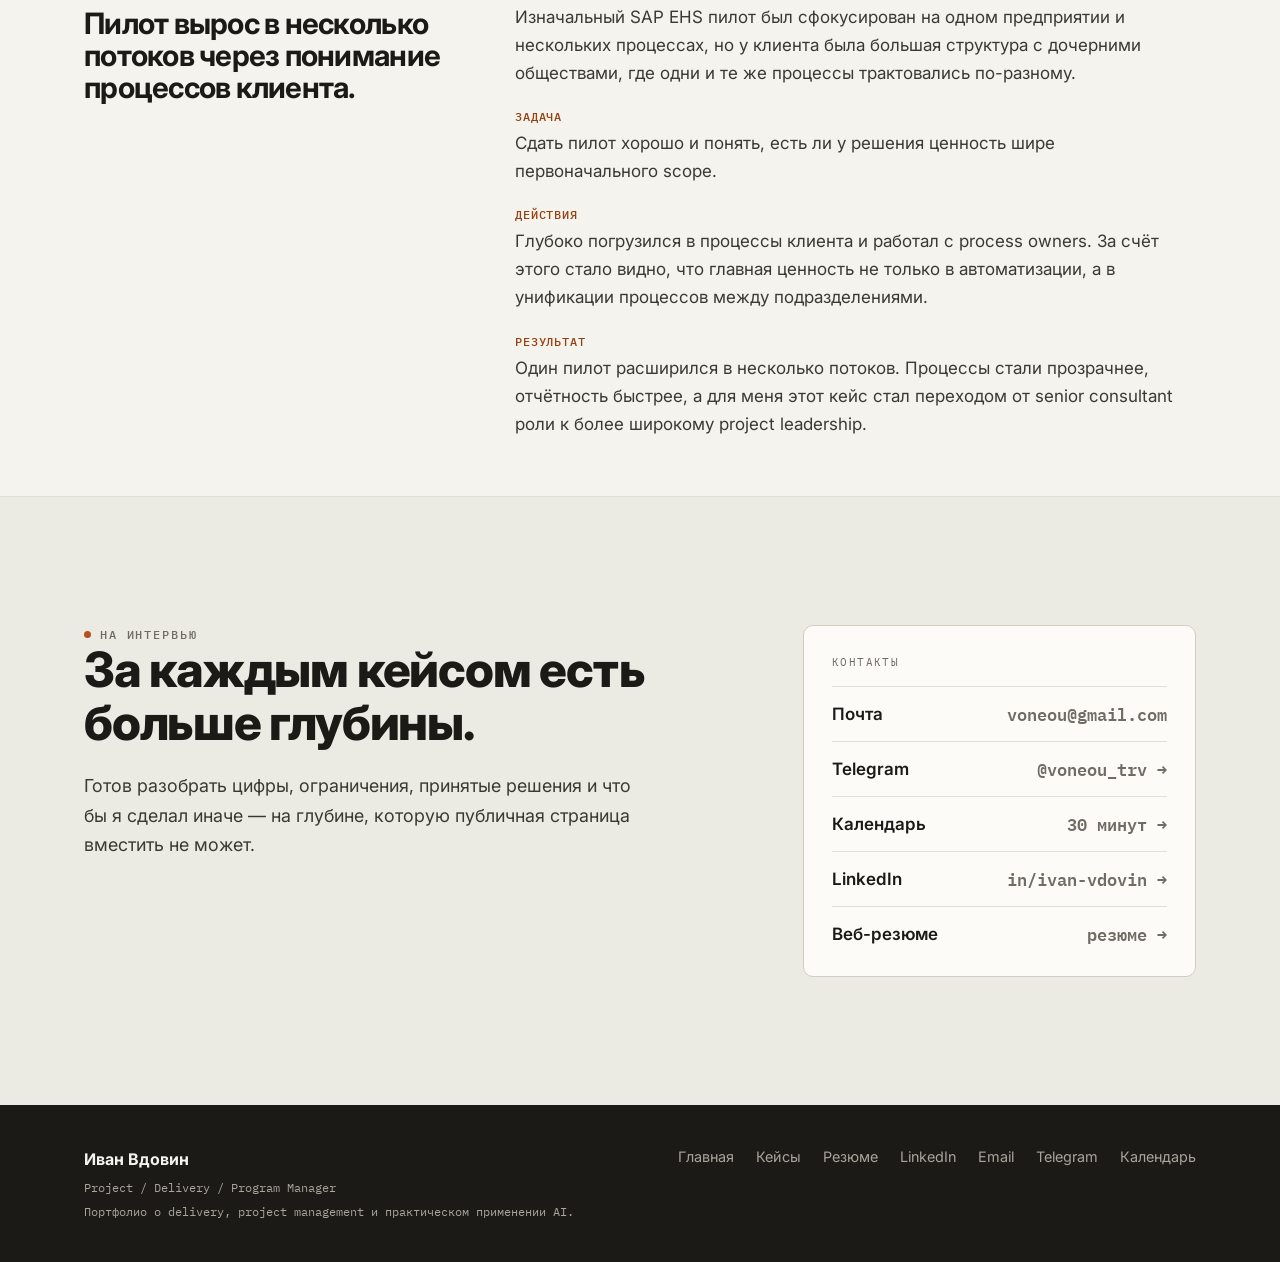
==== commit a9c8c578: "Update Russian pages and styles (Codex pass)" ====
--- a/case-studies-ru.html
+++ b/case-studies-ru.html
@@ -4,10 +4,10 @@
     <meta charset="utf-8">
     <meta name="viewport" content="width=device-width, initial-scale=1">
     <title>Кейсы — Иван Вдовин</title>
-    <meta name="description" content="Безопасные для публикации кейсы из работы Ивана Вдовина в enterprise IT, каждый в формате Situation, Task, Action, Result.">
+    <meta name="description" content="Кейсы Ивана Вдовина из project и delivery management: восстановление проблемных проектов, портфель, change control, практика и рост клиентского scope.">
     <meta name="theme-color" content="#f4f3ee">
     <meta property="og:title" content="Кейсы — Иван Вдовин">
-    <meta property="og:description" content="Кейсы поставки в формате STAR: ситуация, задача, действия и результат.">
+    <meta property="og:description" content="Несколько реальных примеров из project и delivery management: контекст, действия и результат.">
     <meta property="og:type" content="website">
     <link rel="alternate" hreflang="en" href="case-studies.html">
     <link rel="alternate" hreflang="ru" href="case-studies-ru.html">
@@ -36,7 +36,6 @@
         <div class="nav-links">
           <a href="index-ru.html#approach">Подход</a>
           <a href="case-studies-ru.html">Кейсы</a>
-          <a href="index-ru.html#projects">Проекты</a>
           <a href="index-ru.html#experience">Опыт</a>
           <a href="resume-ru.html">Резюме</a>
         </div>
@@ -55,8 +54,8 @@
         <div class="wrap">
           <div class="reveal">
             <p class="eyebrow">Кейсы</p>
-            <h1>Кейсы поставки, в формате STAR.</h1>
-            <p class="page-lead">Пять безопасных для публикации кейсов из enterprise-поставки, каждый рассказан как Ситуация, Задача, Действия и Результат. Чувствительные детали клиентов обобщены; управленческий паттерн сохранён.</p>
+            <h1>Кейсы из project и delivery management.</h1>
+            <p class="page-lead">Пять примеров из реальной работы: где была сложность, какую систему управления я выстраивал и какой результат это давало. Имена клиентов и чувствительные детали обобщены, но управленческая логика сохранена.</p>
           </div>
         </div>
       </header>
@@ -65,65 +64,65 @@
         <section class="study reveal">
           <div class="study-aside">
             <p class="section-index">01 &mdash; Восстановление</p>
-            <h2>Проблемные проекты переведены из эскалации в управляемую поставку.</h2>
+            <h2>Проблемные проекты возвращены в рабочий режим.</h2>
           </div>
           <div class="study-body">
-            <p><span class="study-lead">Ситуация</span><br>Два унаследованных проекта у ритейл-заказчика несли размытые требования, сорванные вехи, формальные претензии и давление штрафов. Команда реагировала на входящие запросы без стабильной базовой линии объёма работ.</p>
-            <p><span class="study-lead">Задача</span><br>Взять оба потока под управление и вернуть их к контролируемой, предсказуемой поставке &mdash; не потеряв заказчика и не доведя до штрафов.</p>
-            <p><span class="study-lead">Действия</span><br>Восстановил фактическую картину сделанной и открытой работы, согласовал остаток объёма с заказчиком, составил трёхмесячный план восстановления и ввёл единую доску с ответственными, сроками и ритмом встреч.</p>
-            <p><span class="study-lead">Результат</span><br>Эскалация прекратилась, коммуникация вернулась в рабочий режим, план восстановления сдан в согласованные сроки, и тот же заказчик позже расширил сотрудничество.</p>
+            <p><span class="study-lead">Ситуация</span><br>Я подключился к двум унаследованным проектам, где требования были размыты, сроки уже сдвинулись, заказчик прислал претензии, а команда работала в режиме реакций на входящие запросы.</p>
+            <p><span class="study-lead">Задача</span><br>Остановить эскалацию, зафиксировать реальный scope и вернуть отношения с заказчиком в конструктивный режим.</p>
+            <p><span class="study-lead">Действия</span><br>За первые недели восстановил фактическую картину: что сделано, что осталось, что было в исходном scope, а что появилось сверху. Согласовал с заказчиком список оставшихся работ, пересобрал трёхмесячную дорожную карту и ввёл доску, ответственных, сроки и регулярный ритм встреч.</p>
+            <p><span class="study-lead">Результат</span><br>Претензии и штрафное давление остановились, коммуникация вернулась в рабочий режим, новая дорожная карта была выполнена в согласованные сроки, а клиент позже расширил сотрудничество.</p>
           </div>
         </section>
 
         <section class="study reveal">
           <div class="study-aside">
             <p class="section-index">02 &mdash; Портфель</p>
-            <h2>До двенадцати параллельных инициатив у заказчиков и команд.</h2>
+            <h2>Портфель из 12 инициатив удержан в единой системе управления.</h2>
           </div>
           <div class="study-body">
             <p><span class="study-lead">Ситуация</span><br>После крупного проекта портфель рос шаг за шагом &mdash; два проекта у ритейл-заказчика, выигранный новый клиент, затем два унаследованных проблемных потока &mdash; пока не достиг пика в двенадцать параллельных инициатив у двух заказчиков и трёх команд, с пересекающимися ресурсами и конкурирующими коммерческими приоритетами.</p>
-            <p><span class="study-lead">Задача</span><br>Удержать управляемость всего портфеля: синхронизировать ожидания заказчиков и команд, защитить сроки и бюджет каждого потока и выстроить устойчивую коммуникацию с заказчиками.</p>
-            <p><span class="study-lead">Действия</span><br>Вёл портфель на общей системе &mdash; приоритизация, SLA, единый таск-трекер и, прежде всего, прозрачность. Задал ритм поставки для новых и проблемных потоков (сначала ежедневный, затем еженедельный) и работал с заказчиками напрямую по приоритетам и дорожной карте.</p>
-            <p><span class="study-lead">Результат</span><br>Десять из двенадцати инициатив сданы в изначально согласованные сроки; все инициативы, запущенные с нуля под моим управлением, сданы вовремя. За период портфель принёс девять новых заказов по направлениям HR и EHS, а отношения с самым новым клиентом перешли из реактивного режима в предсказуемый.</p>
+            <p><span class="study-lead">Задача</span><br>Удержать управляемость на уровне портфеля: синхронизировать заказчиков и команды, защитить сроки и маржу по каждому потоку и использовать доверие как базу для роста.</p>
+            <p><span class="study-lead">Действия</span><br>Собрал единую операционную модель: общая доска, декомпозиция задач, владельцы, сроки, приоритеты и понятный ритм встреч. Для новых и проблемных потоков ставил более частую синхронизацию, после стабилизации переводил на weekly.</p>
+            <p><span class="study-lead">Результат</span><br>Десять из двенадцати инициатив были сданы в изначально согласованные сроки, а все инициативы, которые запускались под моим управлением с нуля, были выполнены вовремя. Портфель принёс девять новых заказов, а отношения с клиентом перешли из реактивного режима в предсказуемый.</p>
           </div>
         </section>
 
         <section class="study reveal">
           <div class="study-aside">
             <p class="section-index">03 &mdash; Объём работ</p>
-            <h2>Крупный спор об объёме на UAT переведён в факты и решения.</h2>
+            <h2>Изменения на приёмке разобраны через impact analysis и change control.</h2>
           </div>
           <div class="study-body">
-            <p><span class="study-lead">Ситуация</span><br>Во время UAT крупного внедрения SAP новый архитектор со стороны заказчика запросил масштабные изменения, которые могли сломать бюджет, сроки и ёмкость команды.</p>
-            <p><span class="study-lead">Задача</span><br>Защитить бюджет, сроки и ёмкость, сохранив конструктивные отношения и обоснованность каждого принятого изменения.</p>
-            <p><span class="study-lead">Действия</span><br>Провёл анализ влияния запрос за запросом, отделил критичные изменения от некритичных, опирался на подписанные критерии приёмки и согласовал формальные запросы на изменение для обоснованного платного объёма.</p>
-            <p><span class="study-lead">Результат</span><br>Проект продолжился по обновлённому плану, коммерческая позиция осталась здоровой, а отношения с заказчиком остались конструктивными.</p>
+            <p><span class="study-lead">Ситуация</span><br>На приёмке крупного SAP-внедрения новый архитектор со стороны заказчика предложил серьёзную переработку архитектуры. Если согласиться на всё без разбора, проект потерял бы сроки, бюджет и командную ёмкость.</p>
+            <p><span class="study-lead">Задача</span><br>Не уходить ни в автоматический отказ, ни в согласие на всё. Нужно было сохранить отношения с заказчиком, но перевести разговор в факты, effort и критерии приёмки.</p>
+            <p><span class="study-lead">Действия</span><br>Разложил каждый запрос на impact analysis: что меняется, какой scope затрагивается, сколько effort нужно и какие риски появляются. Критичные изменения оформил как paid scope через formal change requests, а необоснованные или опциональные изменения перенёс за рамку текущей поставки.</p>
+            <p><span class="study-lead">Результат</span><br>Проект продолжился по обновлённому согласованному плану, коммерческая позиция осталась устойчивой, а переговоры с заказчиком остались конструктивными.</p>
           </div>
         </section>
 
         <section class="study reveal">
           <div class="study-aside">
             <p class="section-index">04 &mdash; Компетенция</p>
-            <h2>Редкая экспертиза SAP EHS превращена в воспроизводимую практику.</h2>
+            <h2>Редкая SAP EHS экспертиза превращена в командную capability.</h2>
           </div>
           <div class="study-body">
-            <p><span class="study-lead">Ситуация</span><br>Спрос на работы по SAP EHS рос, но узким местом была компетенция: редкие специалисты, ограниченная внутренняя скамья и узкий рынок.</p>
-            <p><span class="study-lead">Задача</span><br>Превратить дефицитную, завязанную на людях экспертизу в воспроизводимую, продаваемую командную компетенцию.</p>
-            <p><span class="study-lead">Действия</span><br>Подготовил бизнес-обоснование для выделенной практики и определил роли, профиль найма, матрицу компетенций, пути развития, менторинг и модель обмена знаниями.</p>
-            <p><span class="study-lead">Результат</span><br>Практика выросла с 3 до 8 человек, стала продаваемой компетенцией, снизила зависимость от отдельных экспертов и поддержала работу с новыми клиентами.</p>
+            <p><span class="study-lead">Ситуация</span><br>Спрос на SAP EHS-проекты рос, но ограничением были люди: специалистов мало, рынок узкий, а внешним наймом быстро закрыть потребность невозможно.</p>
+            <p><span class="study-lead">Задача</span><br>Доказать внутри компании, что направление стоит развивать как отдельную практику, и построить систему, которая позволит растить редкую компетенцию внутри.</p>
+            <p><span class="study-lead">Действия</span><br>Подготовил бизнес-обоснование для руководства, описал роли, профиль найма и competency matrix. После одобрения выстроил mentoring, knowledge sharing и развитие аналитиков через реальные delivery-задачи.</p>
+            <p><span class="study-lead">Результат</span><br>Практика выросла с 3 до 8 человек, стала продаваемой компетенцией, снизила зависимость от отдельных экспертов и помогла брать новые клиентские проекты.</p>
           </div>
         </section>
 
         <section class="study reveal">
           <div class="study-aside">
             <p class="section-index">05 &mdash; Рост</p>
-            <h2>Пилотный проект расширился благодаря процессному инсайту.</h2>
+            <h2>Пилот вырос в несколько потоков через понимание процессов клиента.</h2>
           </div>
           <div class="study-body">
-            <p><span class="study-lead">Ситуация</span><br>Сфокусированный пилот SAP EHS на крупном деревообрабатывающем предприятии выявил более широкую несогласованность процессов между его дочерними компаниями.</p>
-            <p><span class="study-lead">Задача</span><br>Сдать пилот и оценить, не является ли реальная возможность шире, чем изначальный объём автоматизации.</p>
-            <p><span class="study-lead">Действия</span><br>Работал с процессными владельцами высокого уровня и переформулировал цель &mdash; реальная ценность была в унификации процессов между дочерними компаниями, а не только в автоматизации.</p>
-            <p><span class="study-lead">Результат</span><br>Пилот расширился в несколько потоков; процессы стали прозрачнее, отчётность &mdash; быстрее, а кейс стал мостом к более широкому проектному руководству.</p>
+            <p><span class="study-lead">Ситуация</span><br>Изначальный SAP EHS пилот был сфокусирован на одном предприятии и нескольких процессах, но у клиента была большая структура с дочерними обществами, где одни и те же процессы трактовались по-разному.</p>
+            <p><span class="study-lead">Задача</span><br>Сдать пилот хорошо и понять, есть ли у решения ценность шире первоначального scope.</p>
+            <p><span class="study-lead">Действия</span><br>Глубоко погрузился в процессы клиента и работал с process owners. За счёт этого стало видно, что главная ценность не только в автоматизации, а в унификации процессов между подразделениями.</p>
+            <p><span class="study-lead">Результат</span><br>Один пилот расширился в несколько потоков. Процессы стали прозрачнее, отчётность быстрее, а для меня этот кейс стал переходом от senior consultant роли к более широкому project leadership.</p>
           </div>
         </section>
       </div>
@@ -141,6 +140,14 @@
               <a class="contact-link" href="mailto:voneou@gmail.com">
                 <span>Почта</span>
                 <span>voneou@gmail.com</span>
+              </a>
+              <a class="contact-link" href="https://t.me/voneou_trv">
+                <span>Telegram</span>
+                <span>@voneou_trv &rarr;</span>
+              </a>
+              <a class="contact-link" href="https://calendly.com/voneou/30min">
+                <span>Календарь</span>
+                <span>30 минут &rarr;</span>
               </a>
               <a class="contact-link" href="https://www.linkedin.com/in/ivan-vdovin-a34812b1">
                 <span>LinkedIn</span>
@@ -161,14 +168,16 @@
         <div class="footer-brand">
           <strong>Иван Вдовин</strong>
           <p>Project / Delivery / Program Manager</p>
-          <p>Статичное портфолио &middot; контент, безопасный для публикации</p>
+          <p>Портфолио о delivery, project management и практическом применении AI.</p>
         </div>
         <nav class="footer-links" aria-label="Подвал">
           <a href="index-ru.html">Главная</a>
           <a href="case-studies-ru.html">Кейсы</a>
           <a href="resume-ru.html">Резюме</a>
           <a href="https://www.linkedin.com/in/ivan-vdovin-a34812b1">LinkedIn</a>
-          <a href="mailto:voneou@gmail.com">Контакты</a>
+          <a href="mailto:voneou@gmail.com">Email</a>
+          <a href="https://t.me/voneou_trv">Telegram</a>
+          <a href="https://calendly.com/voneou/30min">Календарь</a>
         </nav>
       </div>
     </footer>
--- a/styles.css
+++ b/styles.css
@@ -666,20 +666,27 @@
 
 /* ---------- Case list ---------- */
 .cases {
+  display: grid;
+  gap: 14px;
   border-top: 1px solid var(--line-2);
+  padding-top: 14px;
 }
 
 .case {
   display: grid;
   grid-template-columns: 78px minmax(0, 1fr) minmax(150px, 220px);
   gap: clamp(16px, 3vw, 40px);
-  padding: clamp(24px, 3vw, 36px) 0;
-  border-bottom: 1px solid var(--line);
-  transition: background 0.2s var(--ease);
+  padding: clamp(24px, 3vw, 36px) clamp(14px, 2vw, 22px);
+  background: var(--card);
+  border: 1px solid var(--line);
+  border-radius: 10px;
+  overflow: hidden;
+  transition: border-color 0.2s var(--ease), transform 0.2s var(--ease);
 }
 
 .case:hover {
-  background: var(--card);
+  border-color: var(--line-2);
+  transform: translateY(-1px);
 }
 
 .case-no {
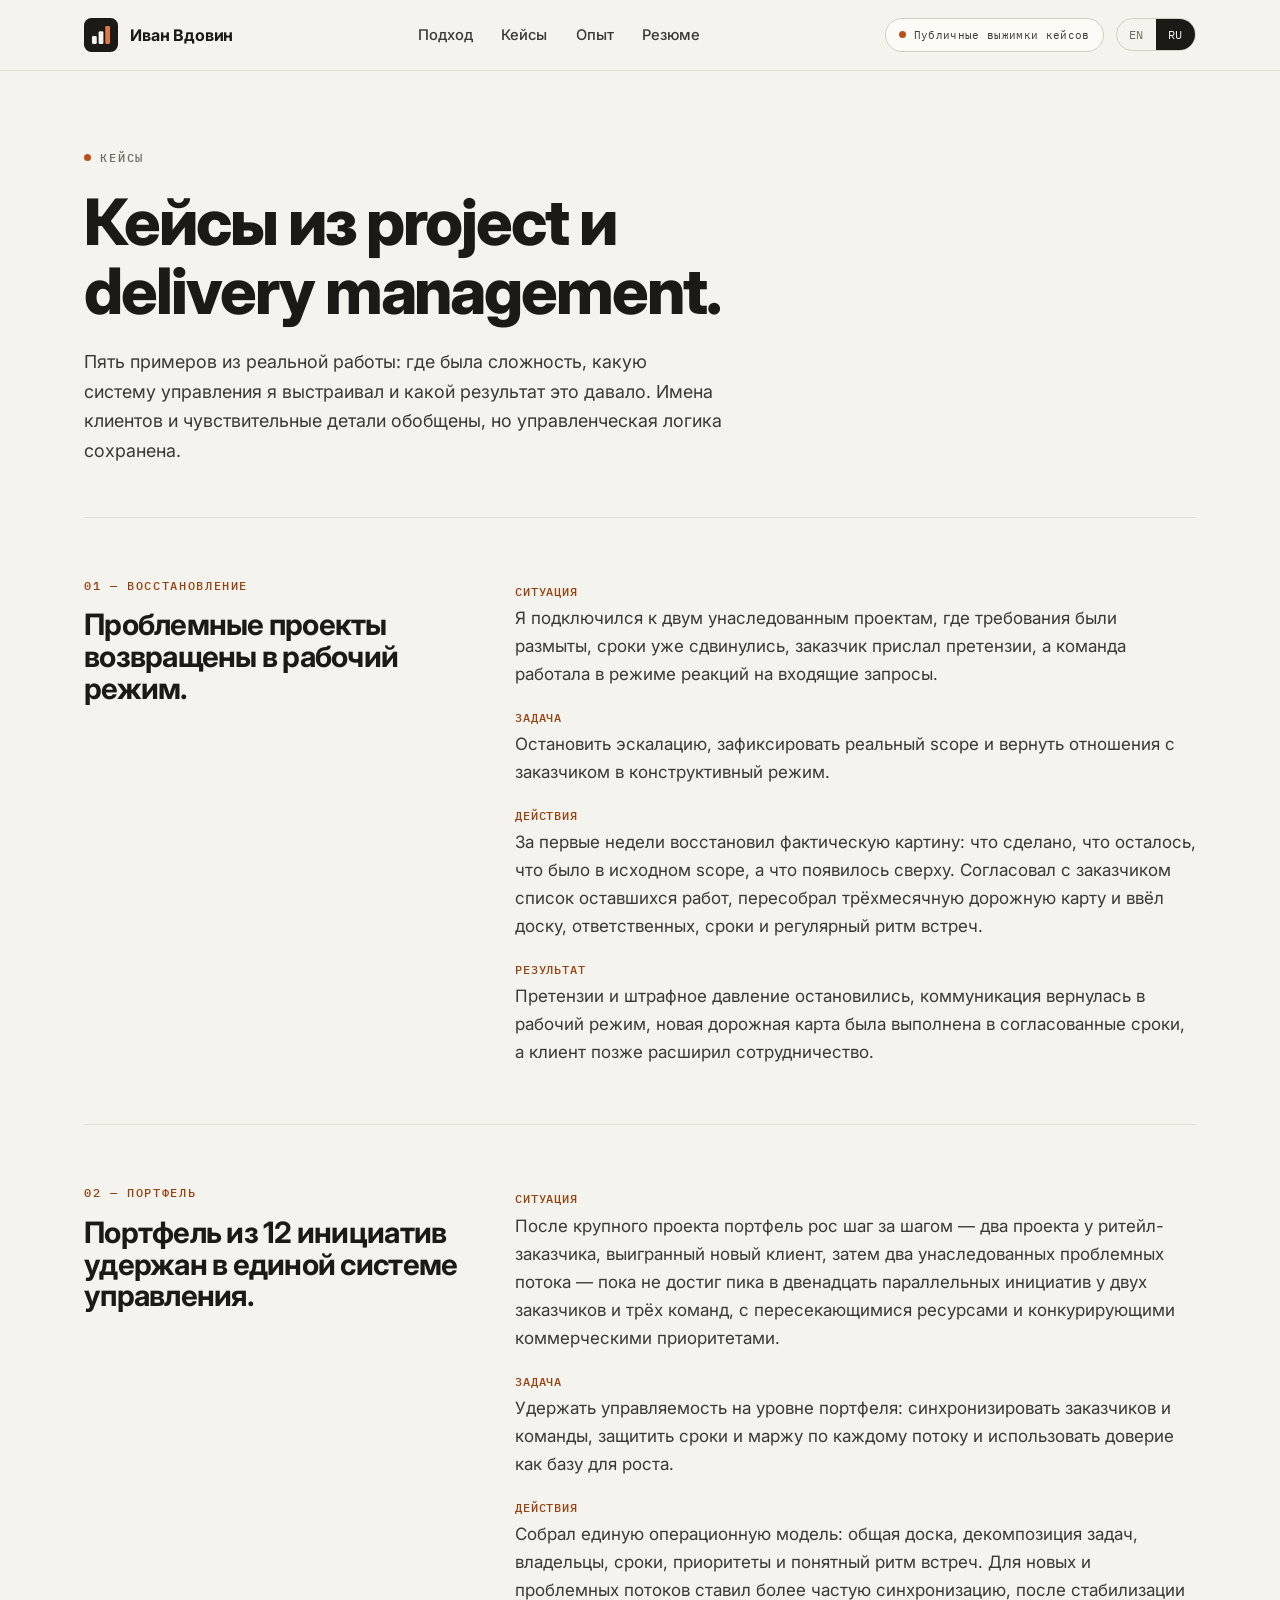
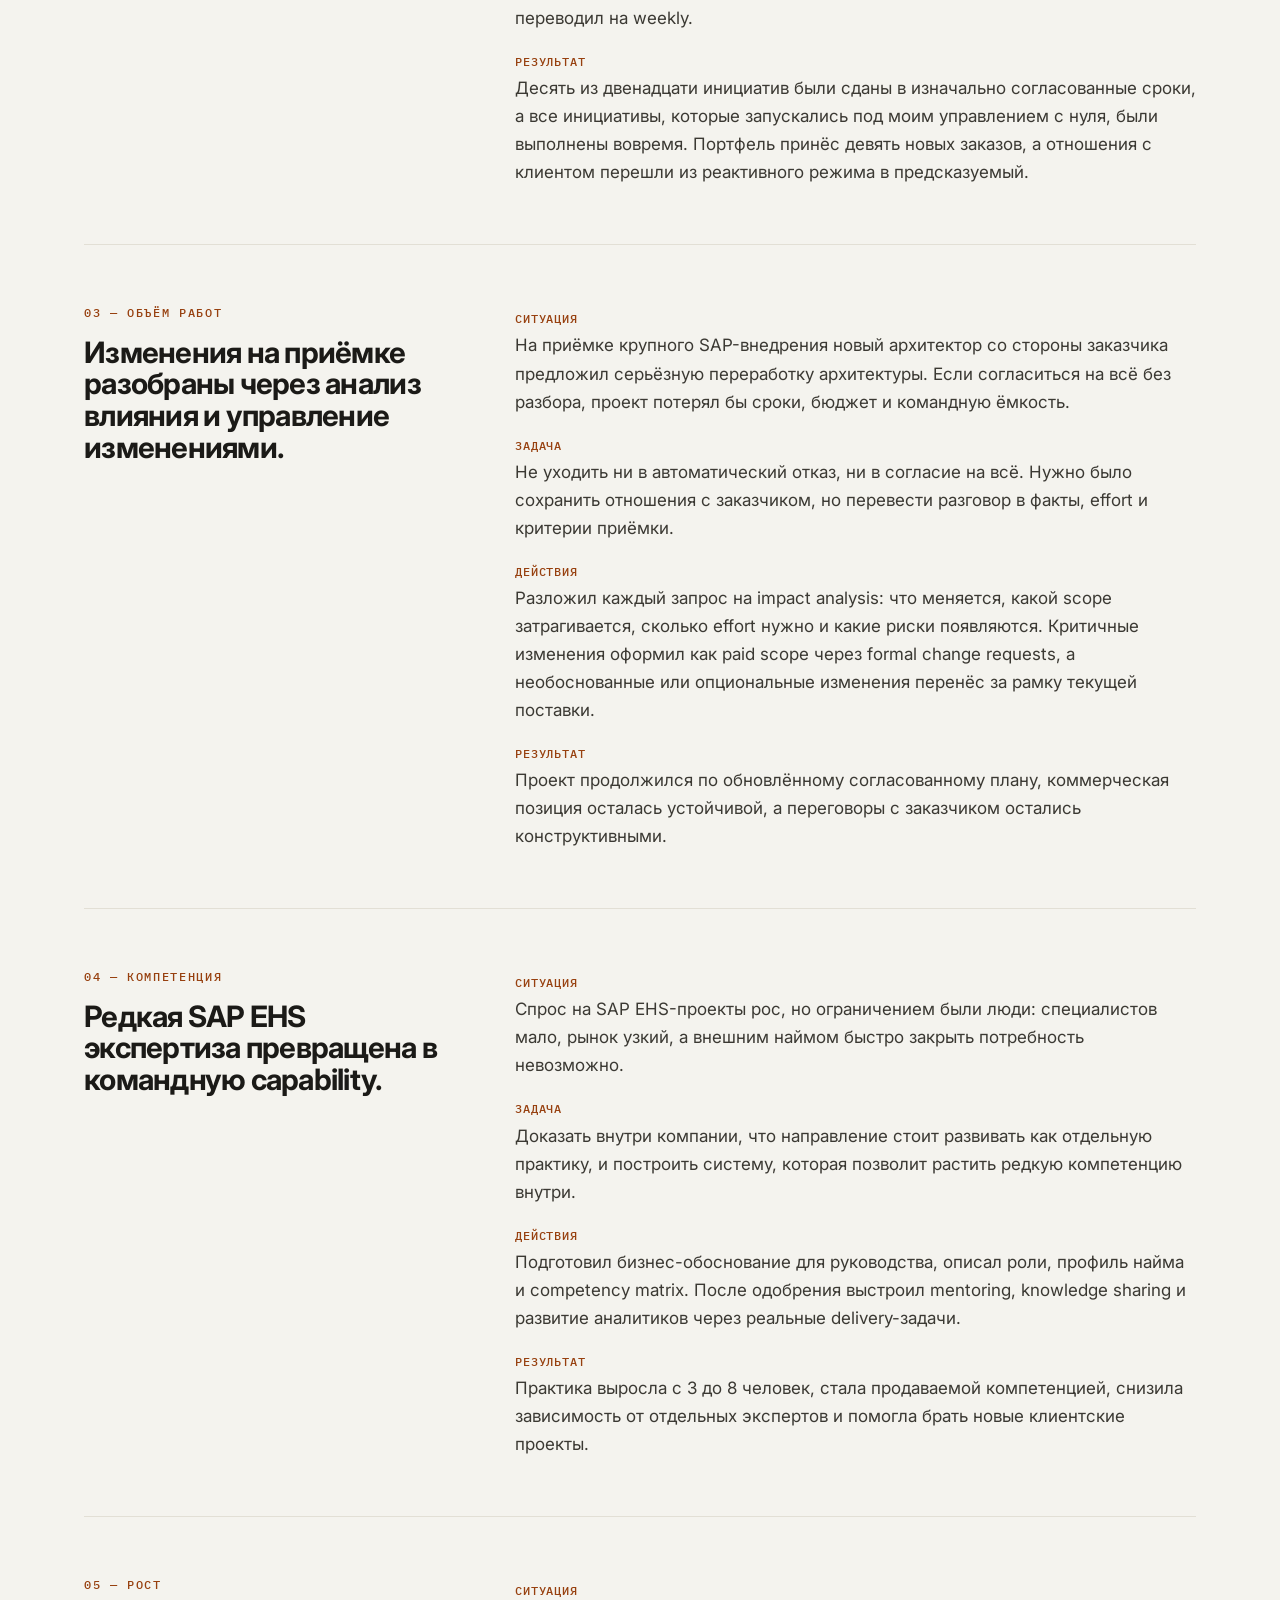
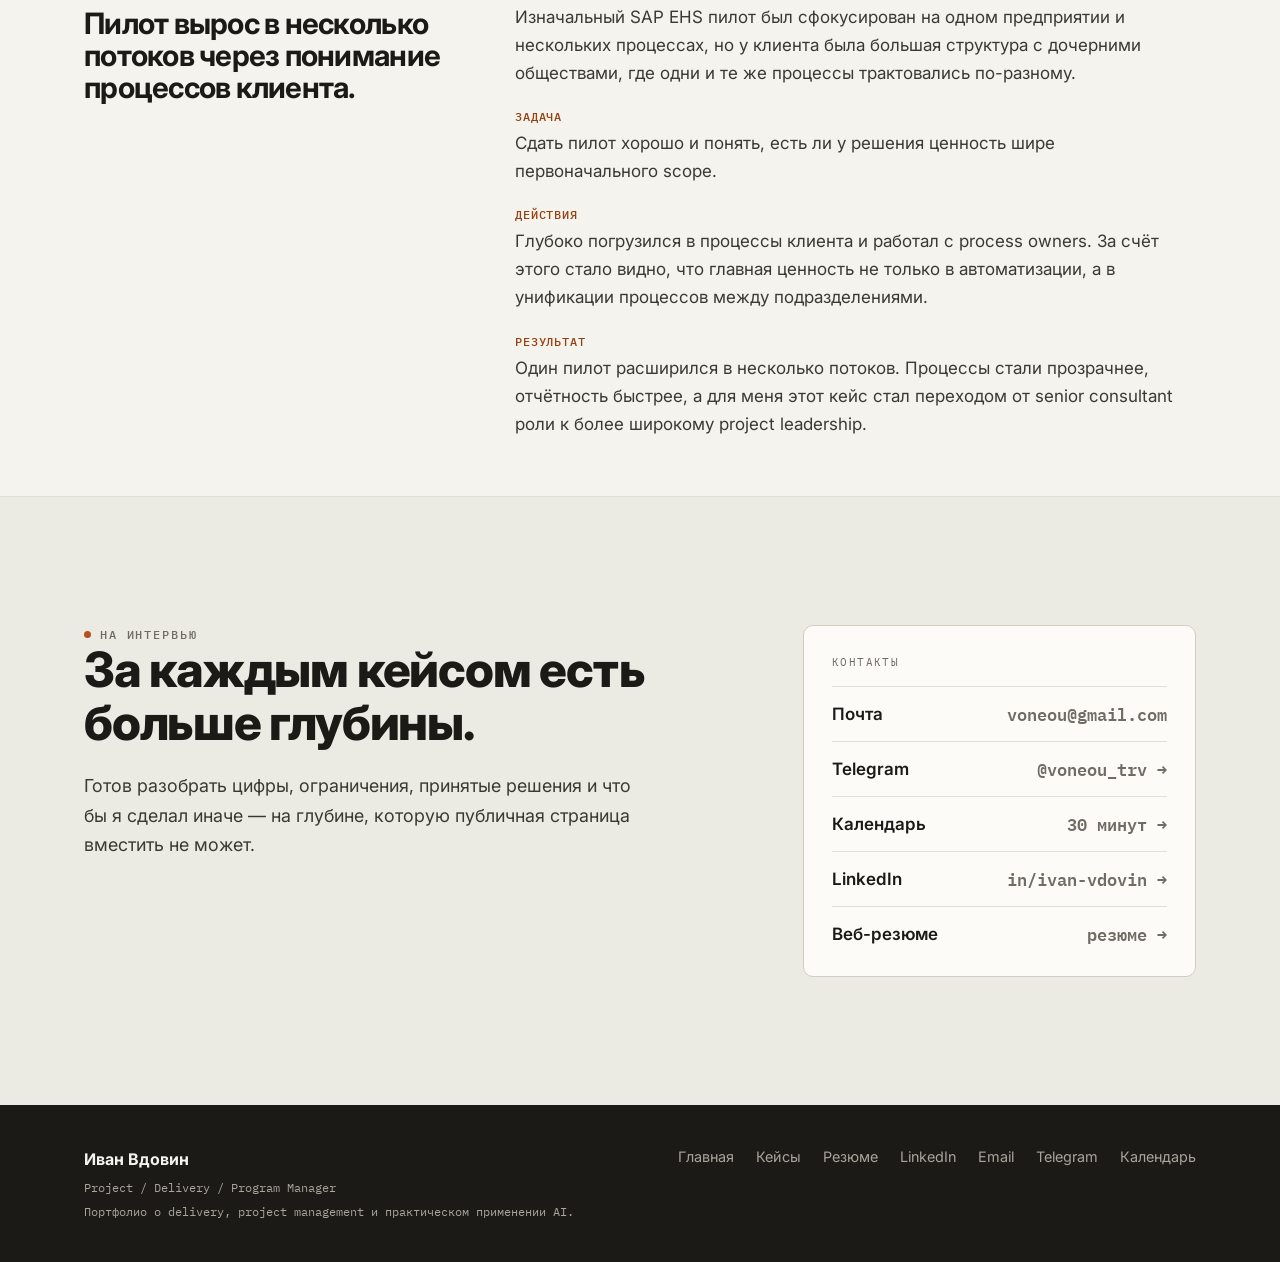
==== commit 55273cb8: "Align all EN texts with RU: tags, positioning copy, AI intro, closing, contacts, footers; fix RU cas" ====
--- a/case-studies-ru.html
+++ b/case-studies-ru.html
@@ -90,7 +90,7 @@
         <section class="study reveal">
           <div class="study-aside">
             <p class="section-index">03 &mdash; Объём работ</p>
-            <h2>Изменения на приёмке разобраны через impact analysis и change control.</h2>
+            <h2>Изменения на приёмке разобраны через анализ влияния и управление изменениями.</h2>
           </div>
           <div class="study-body">
             <p><span class="study-lead">Ситуация</span><br>На приёмке крупного SAP-внедрения новый архитектор со стороны заказчика предложил серьёзную переработку архитектуры. Если согласиться на всё без разбора, проект потерял бы сроки, бюджет и командную ёмкость.</p>
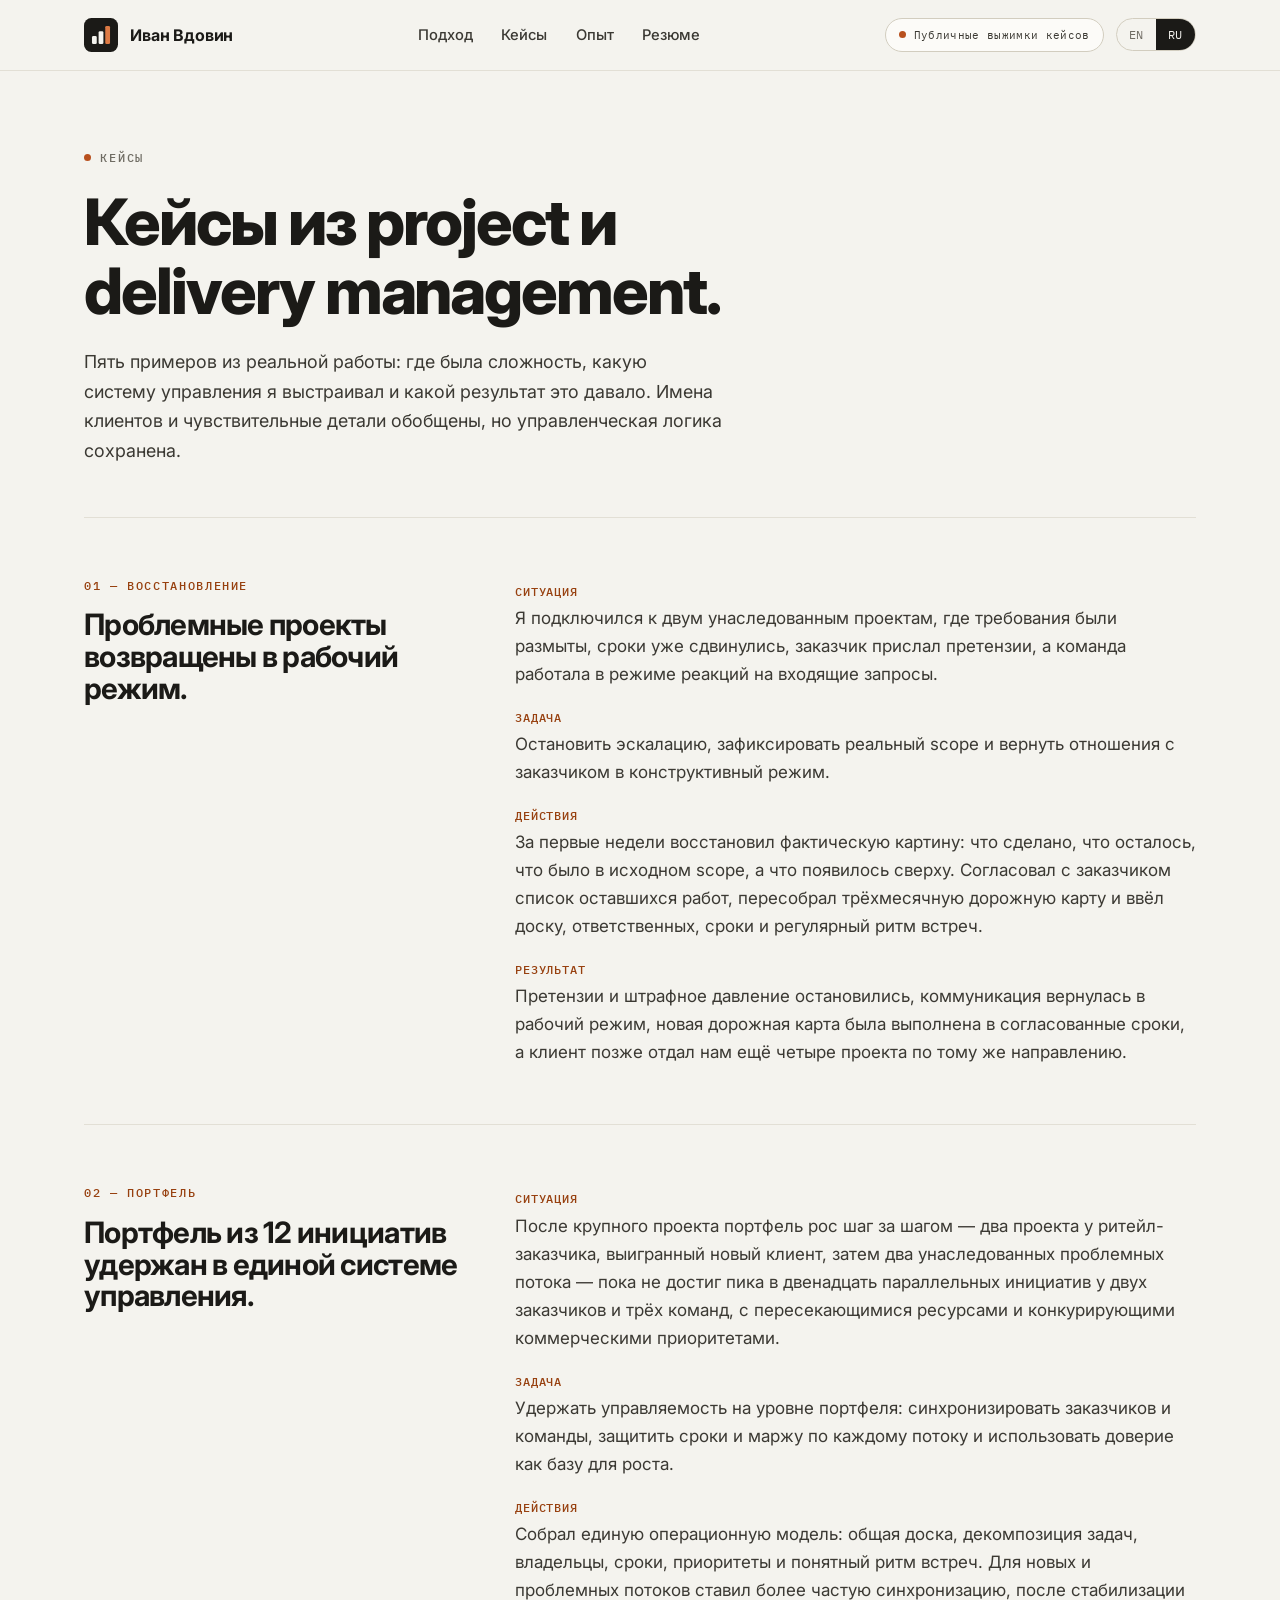
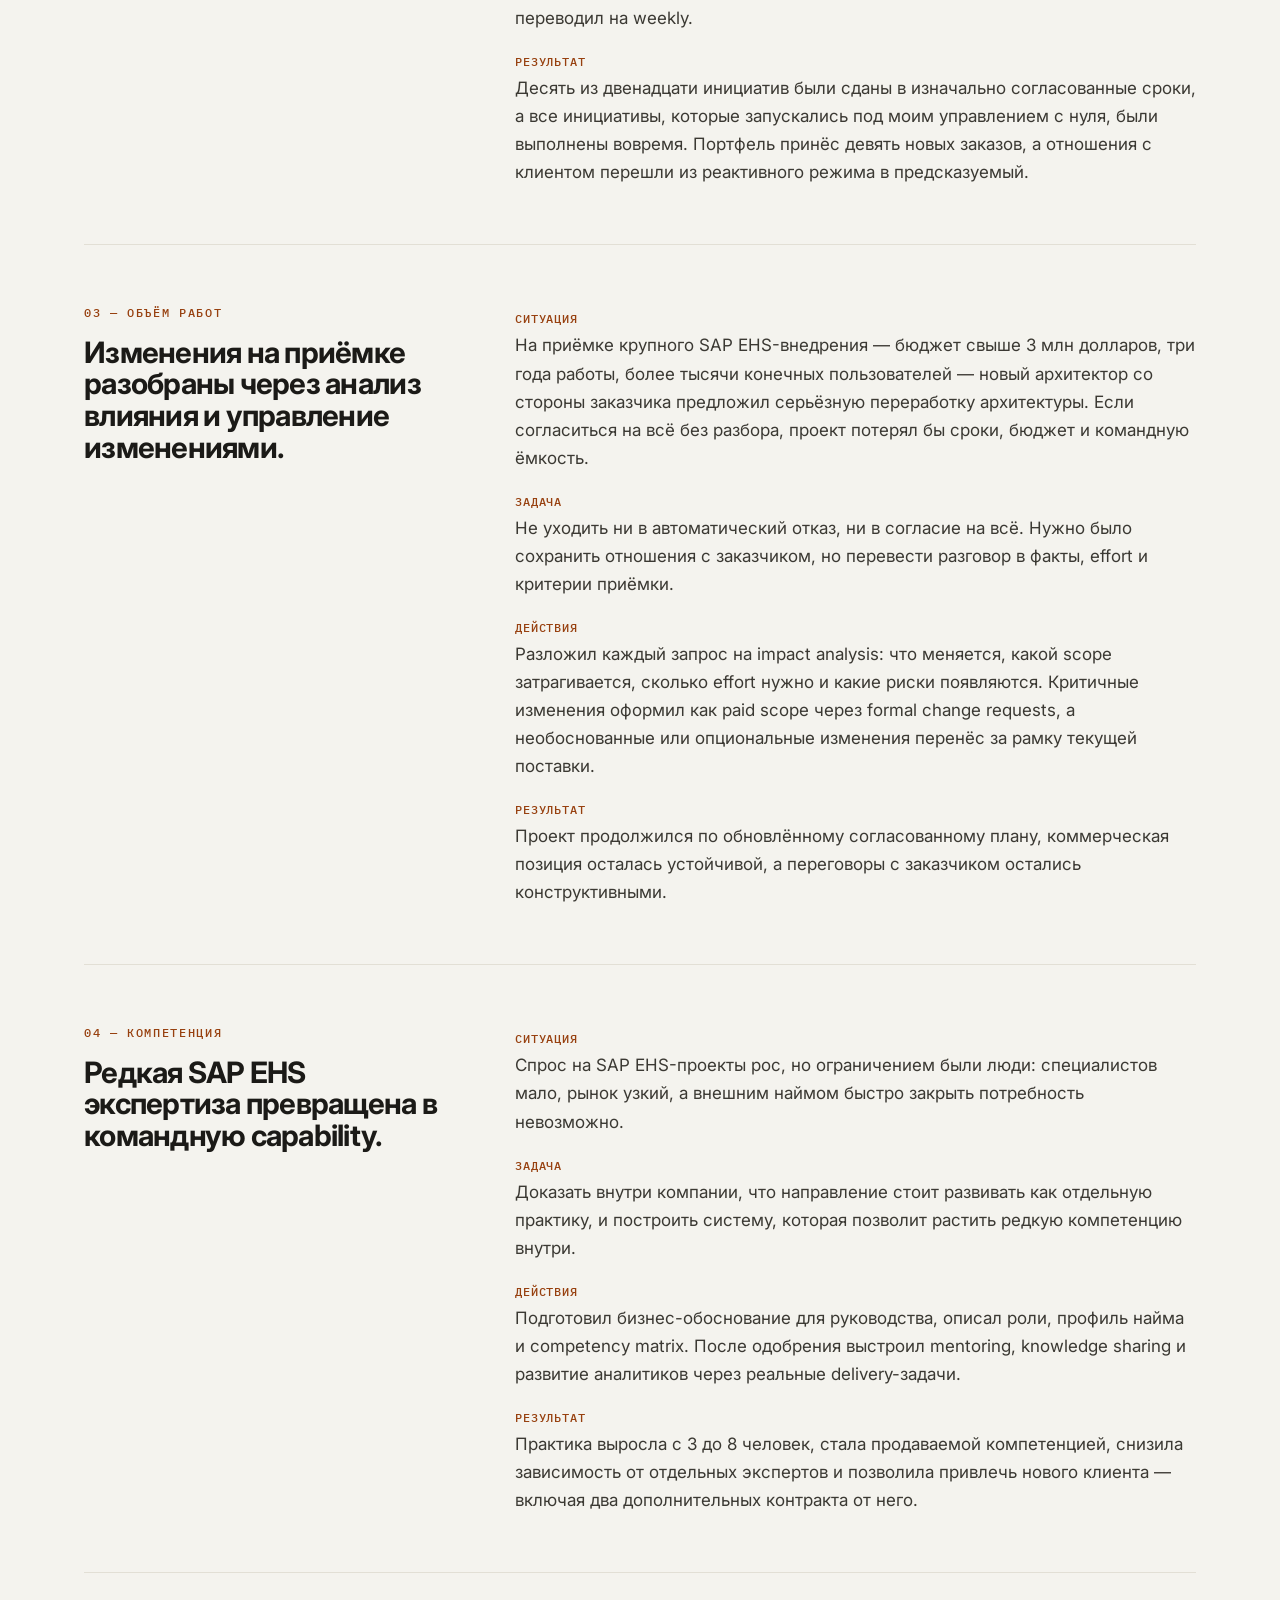
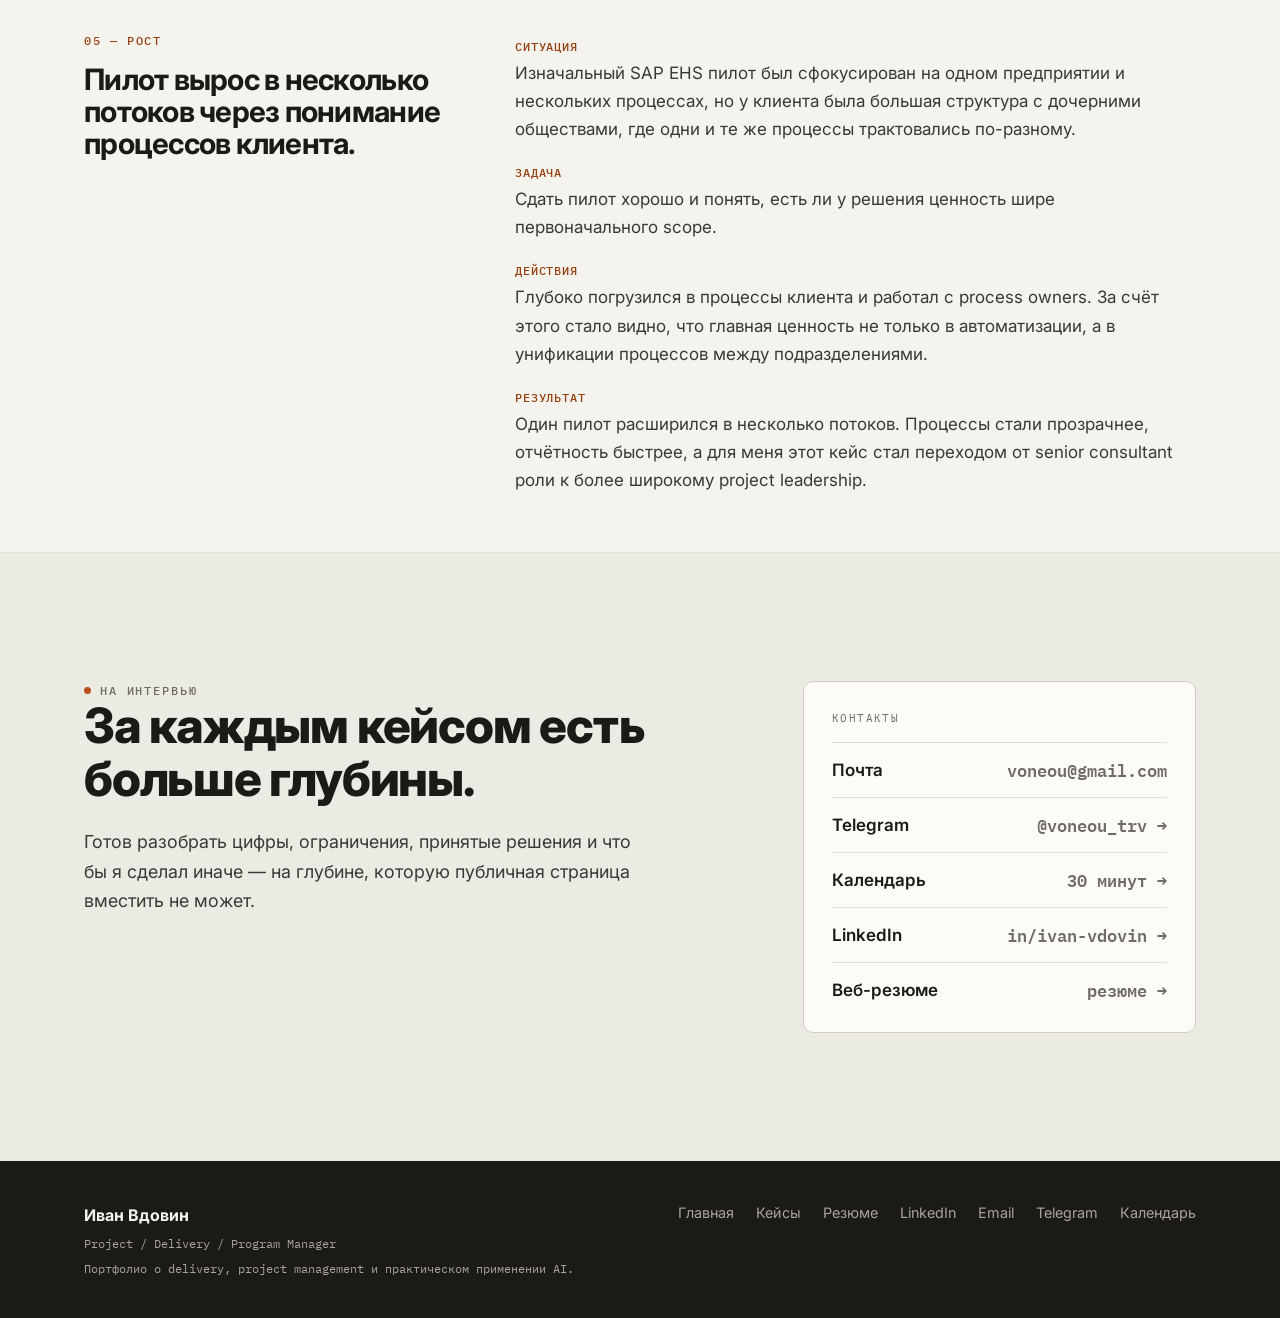
==== commit 578adf14: "Fix STAR case content against Obsidian source material - Case 1 result (EN+RU): specify 4 new projec" ====
--- a/case-studies-ru.html
+++ b/case-studies-ru.html
@@ -70,7 +70,7 @@
             <p><span class="study-lead">Ситуация</span><br>Я подключился к двум унаследованным проектам, где требования были размыты, сроки уже сдвинулись, заказчик прислал претензии, а команда работала в режиме реакций на входящие запросы.</p>
             <p><span class="study-lead">Задача</span><br>Остановить эскалацию, зафиксировать реальный scope и вернуть отношения с заказчиком в конструктивный режим.</p>
             <p><span class="study-lead">Действия</span><br>За первые недели восстановил фактическую картину: что сделано, что осталось, что было в исходном scope, а что появилось сверху. Согласовал с заказчиком список оставшихся работ, пересобрал трёхмесячную дорожную карту и ввёл доску, ответственных, сроки и регулярный ритм встреч.</p>
-            <p><span class="study-lead">Результат</span><br>Претензии и штрафное давление остановились, коммуникация вернулась в рабочий режим, новая дорожная карта была выполнена в согласованные сроки, а клиент позже расширил сотрудничество.</p>
+            <p><span class="study-lead">Результат</span><br>Претензии и штрафное давление остановились, коммуникация вернулась в рабочий режим, новая дорожная карта была выполнена в согласованные сроки, а клиент позже отдал нам ещё четыре проекта по тому же направлению.</p>
           </div>
         </section>
 
@@ -93,7 +93,7 @@
             <h2>Изменения на приёмке разобраны через анализ влияния и управление изменениями.</h2>
           </div>
           <div class="study-body">
-            <p><span class="study-lead">Ситуация</span><br>На приёмке крупного SAP-внедрения новый архитектор со стороны заказчика предложил серьёзную переработку архитектуры. Если согласиться на всё без разбора, проект потерял бы сроки, бюджет и командную ёмкость.</p>
+            <p><span class="study-lead">Ситуация</span><br>На приёмке крупного SAP EHS-внедрения &mdash; бюджет свыше 3 млн долларов, три года работы, более тысячи конечных пользователей &mdash; новый архитектор со стороны заказчика предложил серьёзную переработку архитектуры. Если согласиться на всё без разбора, проект потерял бы сроки, бюджет и командную ёмкость.</p>
             <p><span class="study-lead">Задача</span><br>Не уходить ни в автоматический отказ, ни в согласие на всё. Нужно было сохранить отношения с заказчиком, но перевести разговор в факты, effort и критерии приёмки.</p>
             <p><span class="study-lead">Действия</span><br>Разложил каждый запрос на impact analysis: что меняется, какой scope затрагивается, сколько effort нужно и какие риски появляются. Критичные изменения оформил как paid scope через formal change requests, а необоснованные или опциональные изменения перенёс за рамку текущей поставки.</p>
             <p><span class="study-lead">Результат</span><br>Проект продолжился по обновлённому согласованному плану, коммерческая позиция осталась устойчивой, а переговоры с заказчиком остались конструктивными.</p>
@@ -109,7 +109,7 @@
             <p><span class="study-lead">Ситуация</span><br>Спрос на SAP EHS-проекты рос, но ограничением были люди: специалистов мало, рынок узкий, а внешним наймом быстро закрыть потребность невозможно.</p>
             <p><span class="study-lead">Задача</span><br>Доказать внутри компании, что направление стоит развивать как отдельную практику, и построить систему, которая позволит растить редкую компетенцию внутри.</p>
             <p><span class="study-lead">Действия</span><br>Подготовил бизнес-обоснование для руководства, описал роли, профиль найма и competency matrix. После одобрения выстроил mentoring, knowledge sharing и развитие аналитиков через реальные delivery-задачи.</p>
-            <p><span class="study-lead">Результат</span><br>Практика выросла с 3 до 8 человек, стала продаваемой компетенцией, снизила зависимость от отдельных экспертов и помогла брать новые клиентские проекты.</p>
+            <p><span class="study-lead">Результат</span><br>Практика выросла с 3 до 8 человек, стала продаваемой компетенцией, снизила зависимость от отдельных экспертов и позволила привлечь нового клиента &mdash; включая два дополнительных контракта от него.</p>
           </div>
         </section>
 
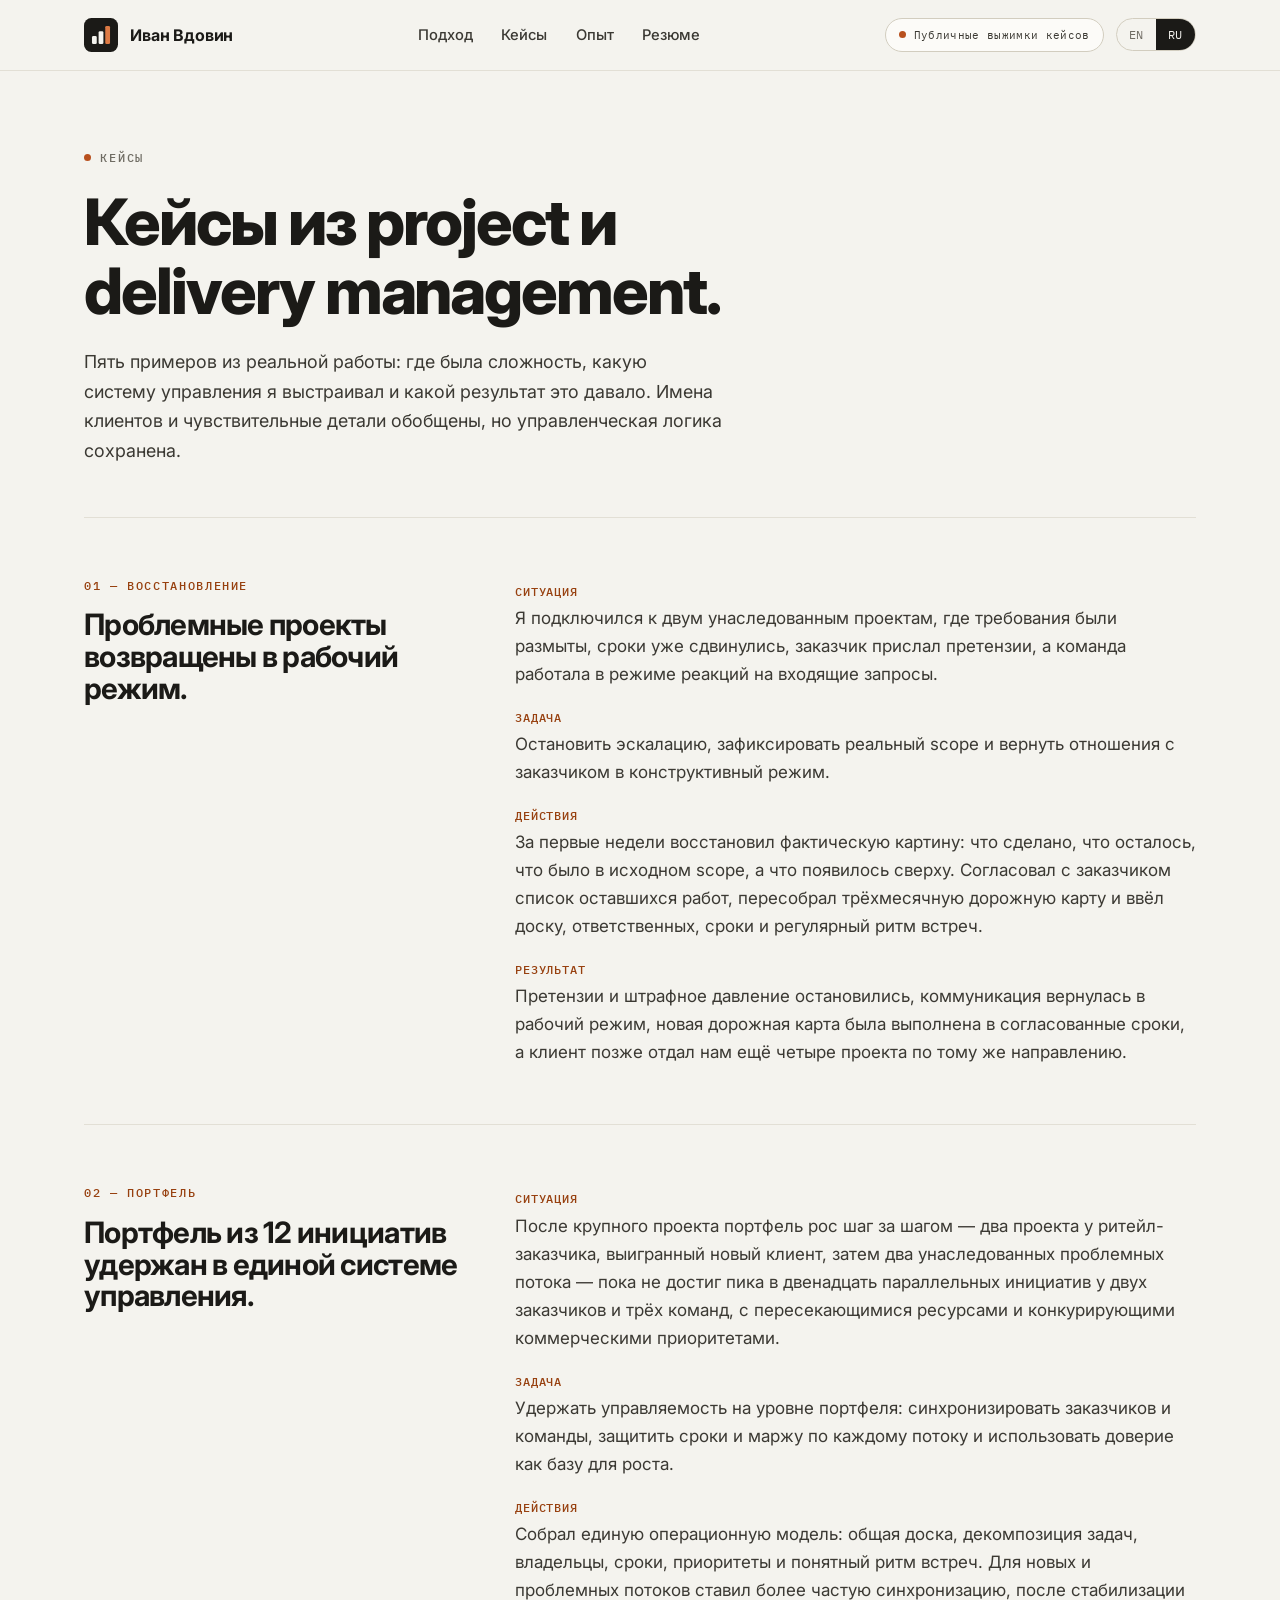
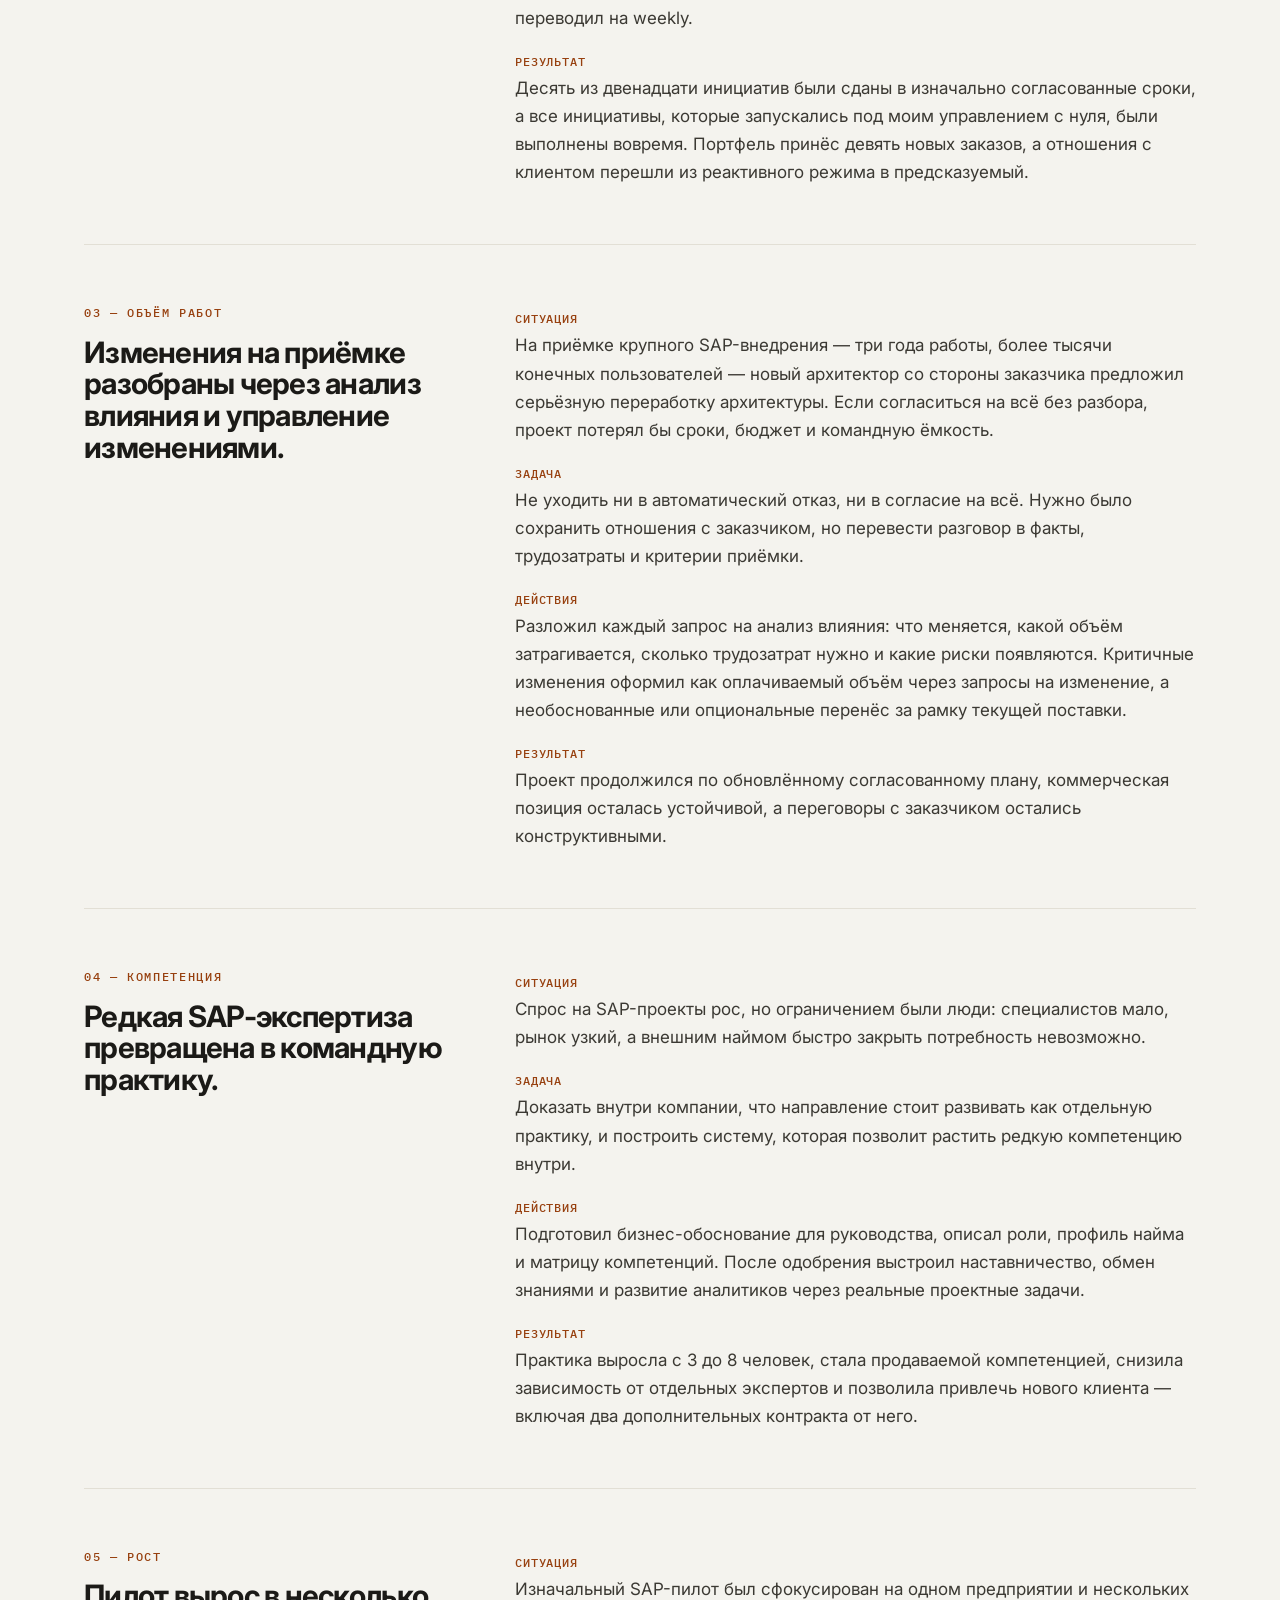
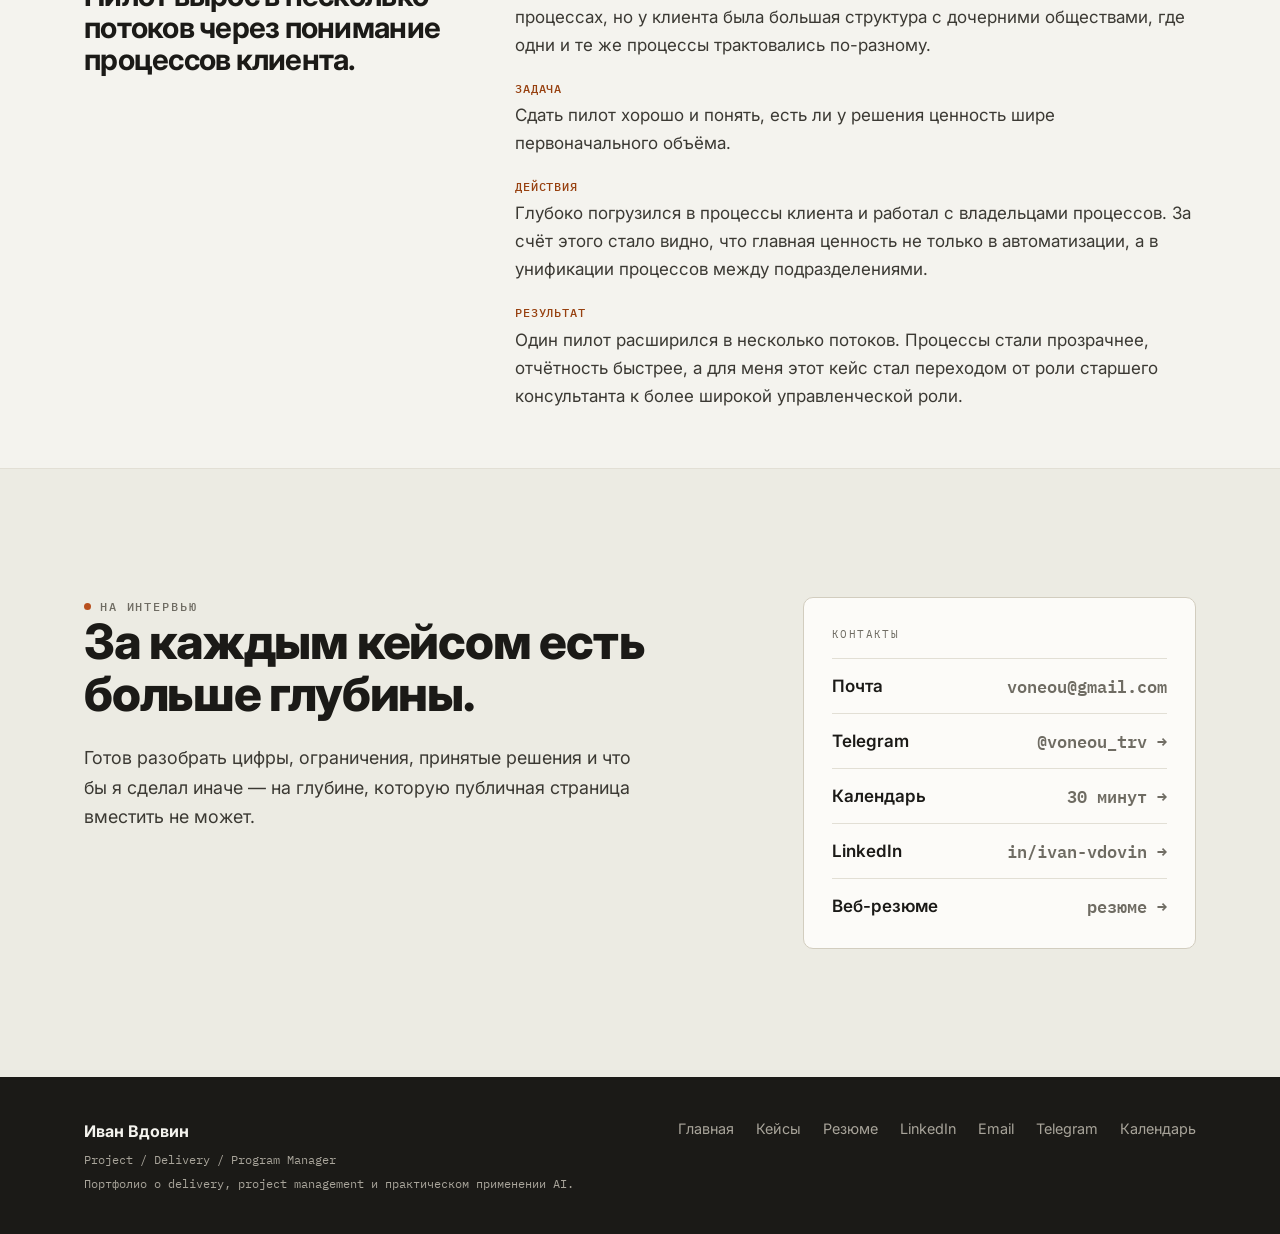
==== commit 10ecabbe: "Remove identifying details and fix remaining anglicisms in case studies - Remove 'SAP EHS' → 'SAP' a" ====
--- a/case-studies-ru.html
+++ b/case-studies-ru.html
@@ -93,9 +93,9 @@
             <h2>Изменения на приёмке разобраны через анализ влияния и управление изменениями.</h2>
           </div>
           <div class="study-body">
-            <p><span class="study-lead">Ситуация</span><br>На приёмке крупного SAP EHS-внедрения &mdash; бюджет свыше 3 млн долларов, три года работы, более тысячи конечных пользователей &mdash; новый архитектор со стороны заказчика предложил серьёзную переработку архитектуры. Если согласиться на всё без разбора, проект потерял бы сроки, бюджет и командную ёмкость.</p>
-            <p><span class="study-lead">Задача</span><br>Не уходить ни в автоматический отказ, ни в согласие на всё. Нужно было сохранить отношения с заказчиком, но перевести разговор в факты, effort и критерии приёмки.</p>
-            <p><span class="study-lead">Действия</span><br>Разложил каждый запрос на impact analysis: что меняется, какой scope затрагивается, сколько effort нужно и какие риски появляются. Критичные изменения оформил как paid scope через formal change requests, а необоснованные или опциональные изменения перенёс за рамку текущей поставки.</p>
+            <p><span class="study-lead">Ситуация</span><br>На приёмке крупного SAP-внедрения &mdash; три года работы, более тысячи конечных пользователей &mdash; новый архитектор со стороны заказчика предложил серьёзную переработку архитектуры. Если согласиться на всё без разбора, проект потерял бы сроки, бюджет и командную ёмкость.</p>
+            <p><span class="study-lead">Задача</span><br>Не уходить ни в автоматический отказ, ни в согласие на всё. Нужно было сохранить отношения с заказчиком, но перевести разговор в факты, трудозатраты и критерии приёмки.</p>
+            <p><span class="study-lead">Действия</span><br>Разложил каждый запрос на анализ влияния: что меняется, какой объём затрагивается, сколько трудозатрат нужно и какие риски появляются. Критичные изменения оформил как оплачиваемый объём через запросы на изменение, а необоснованные или опциональные перенёс за рамку текущей поставки.</p>
             <p><span class="study-lead">Результат</span><br>Проект продолжился по обновлённому согласованному плану, коммерческая позиция осталась устойчивой, а переговоры с заказчиком остались конструктивными.</p>
           </div>
         </section>
@@ -103,12 +103,12 @@
         <section class="study reveal">
           <div class="study-aside">
             <p class="section-index">04 &mdash; Компетенция</p>
-            <h2>Редкая SAP EHS экспертиза превращена в командную capability.</h2>
+            <h2>Редкая SAP-экспертиза превращена в командную практику.</h2>
           </div>
           <div class="study-body">
-            <p><span class="study-lead">Ситуация</span><br>Спрос на SAP EHS-проекты рос, но ограничением были люди: специалистов мало, рынок узкий, а внешним наймом быстро закрыть потребность невозможно.</p>
+            <p><span class="study-lead">Ситуация</span><br>Спрос на SAP-проекты рос, но ограничением были люди: специалистов мало, рынок узкий, а внешним наймом быстро закрыть потребность невозможно.</p>
             <p><span class="study-lead">Задача</span><br>Доказать внутри компании, что направление стоит развивать как отдельную практику, и построить систему, которая позволит растить редкую компетенцию внутри.</p>
-            <p><span class="study-lead">Действия</span><br>Подготовил бизнес-обоснование для руководства, описал роли, профиль найма и competency matrix. После одобрения выстроил mentoring, knowledge sharing и развитие аналитиков через реальные delivery-задачи.</p>
+            <p><span class="study-lead">Действия</span><br>Подготовил бизнес-обоснование для руководства, описал роли, профиль найма и матрицу компетенций. После одобрения выстроил наставничество, обмен знаниями и развитие аналитиков через реальные проектные задачи.</p>
             <p><span class="study-lead">Результат</span><br>Практика выросла с 3 до 8 человек, стала продаваемой компетенцией, снизила зависимость от отдельных экспертов и позволила привлечь нового клиента &mdash; включая два дополнительных контракта от него.</p>
           </div>
         </section>
@@ -119,10 +119,10 @@
             <h2>Пилот вырос в несколько потоков через понимание процессов клиента.</h2>
           </div>
           <div class="study-body">
-            <p><span class="study-lead">Ситуация</span><br>Изначальный SAP EHS пилот был сфокусирован на одном предприятии и нескольких процессах, но у клиента была большая структура с дочерними обществами, где одни и те же процессы трактовались по-разному.</p>
-            <p><span class="study-lead">Задача</span><br>Сдать пилот хорошо и понять, есть ли у решения ценность шире первоначального scope.</p>
-            <p><span class="study-lead">Действия</span><br>Глубоко погрузился в процессы клиента и работал с process owners. За счёт этого стало видно, что главная ценность не только в автоматизации, а в унификации процессов между подразделениями.</p>
-            <p><span class="study-lead">Результат</span><br>Один пилот расширился в несколько потоков. Процессы стали прозрачнее, отчётность быстрее, а для меня этот кейс стал переходом от senior consultant роли к более широкому project leadership.</p>
+            <p><span class="study-lead">Ситуация</span><br>Изначальный SAP-пилот был сфокусирован на одном предприятии и нескольких процессах, но у клиента была большая структура с дочерними обществами, где одни и те же процессы трактовались по-разному.</p>
+            <p><span class="study-lead">Задача</span><br>Сдать пилот хорошо и понять, есть ли у решения ценность шире первоначального объёма.</p>
+            <p><span class="study-lead">Действия</span><br>Глубоко погрузился в процессы клиента и работал с владельцами процессов. За счёт этого стало видно, что главная ценность не только в автоматизации, а в унификации процессов между подразделениями.</p>
+            <p><span class="study-lead">Результат</span><br>Один пилот расширился в несколько потоков. Процессы стали прозрачнее, отчётность быстрее, а для меня этот кейс стал переходом от роли старшего консультанта к более широкой управленческой роли.</p>
           </div>
         </section>
       </div>
